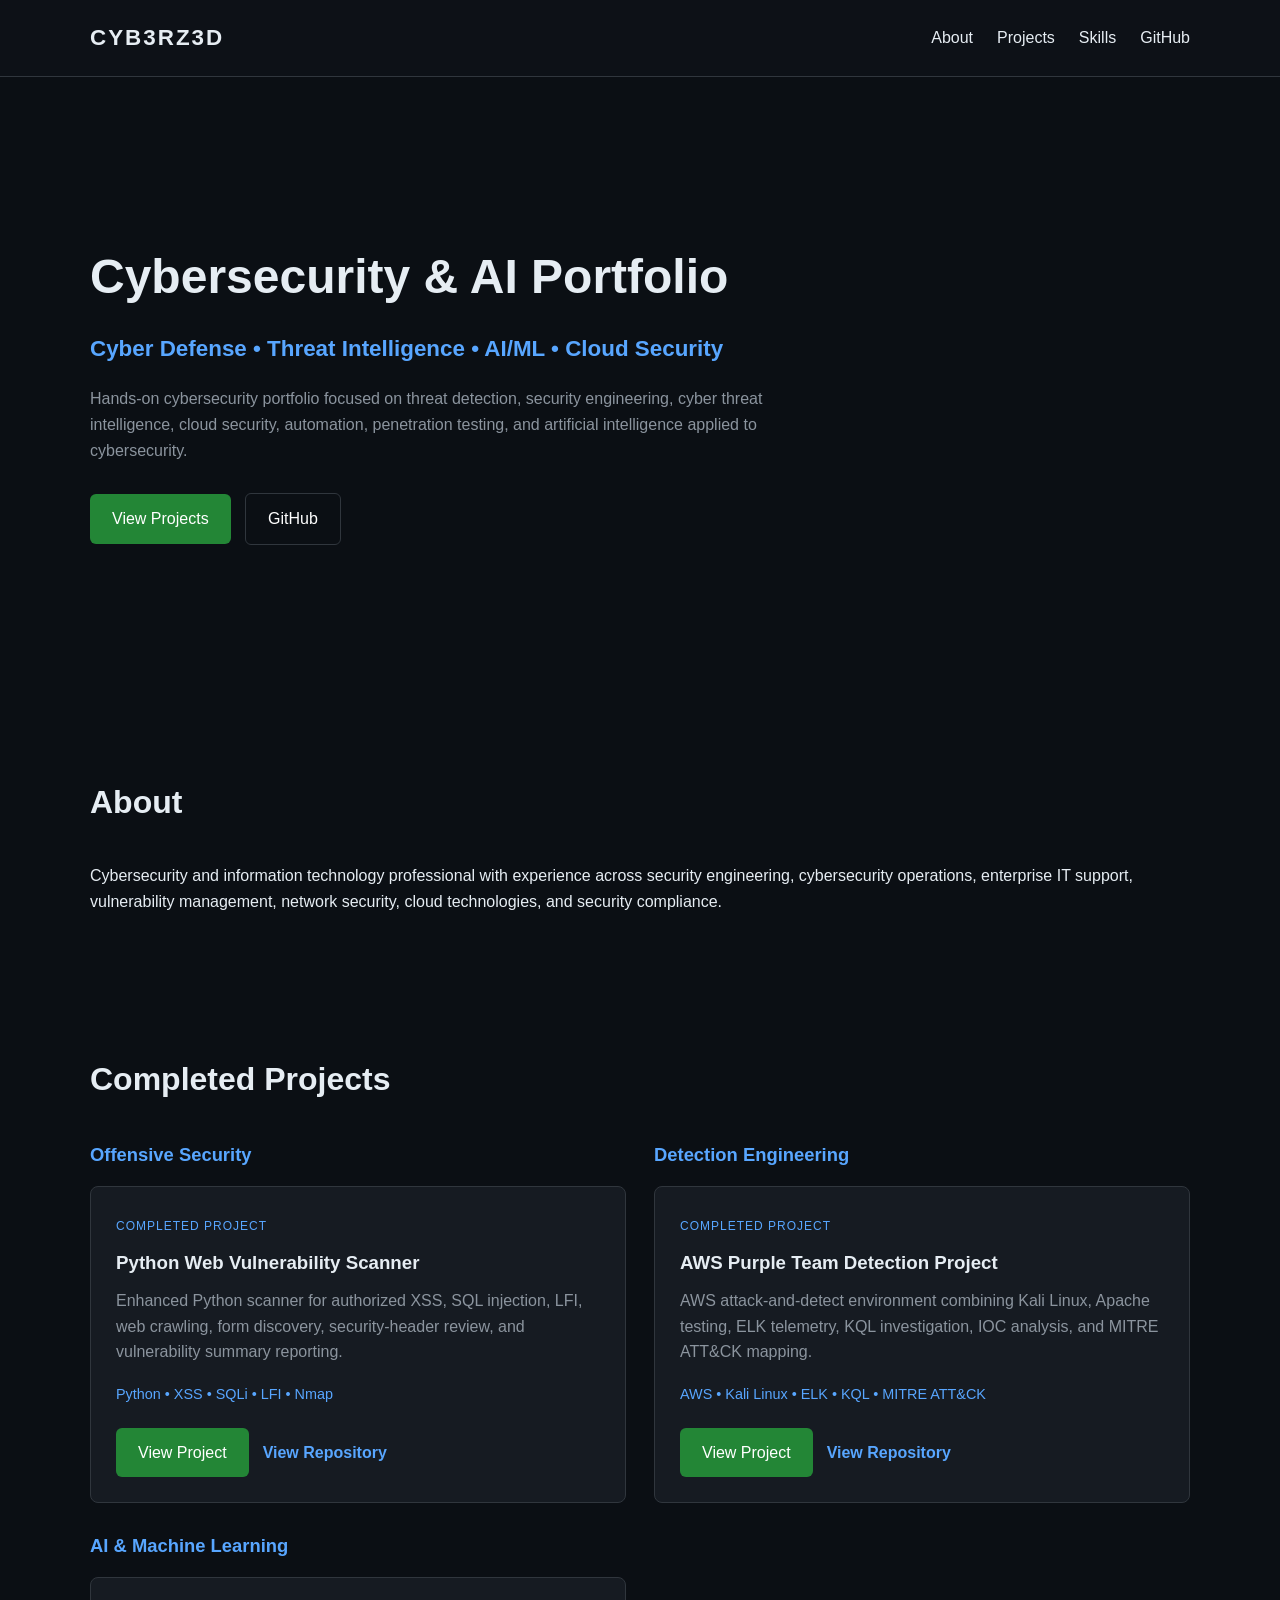
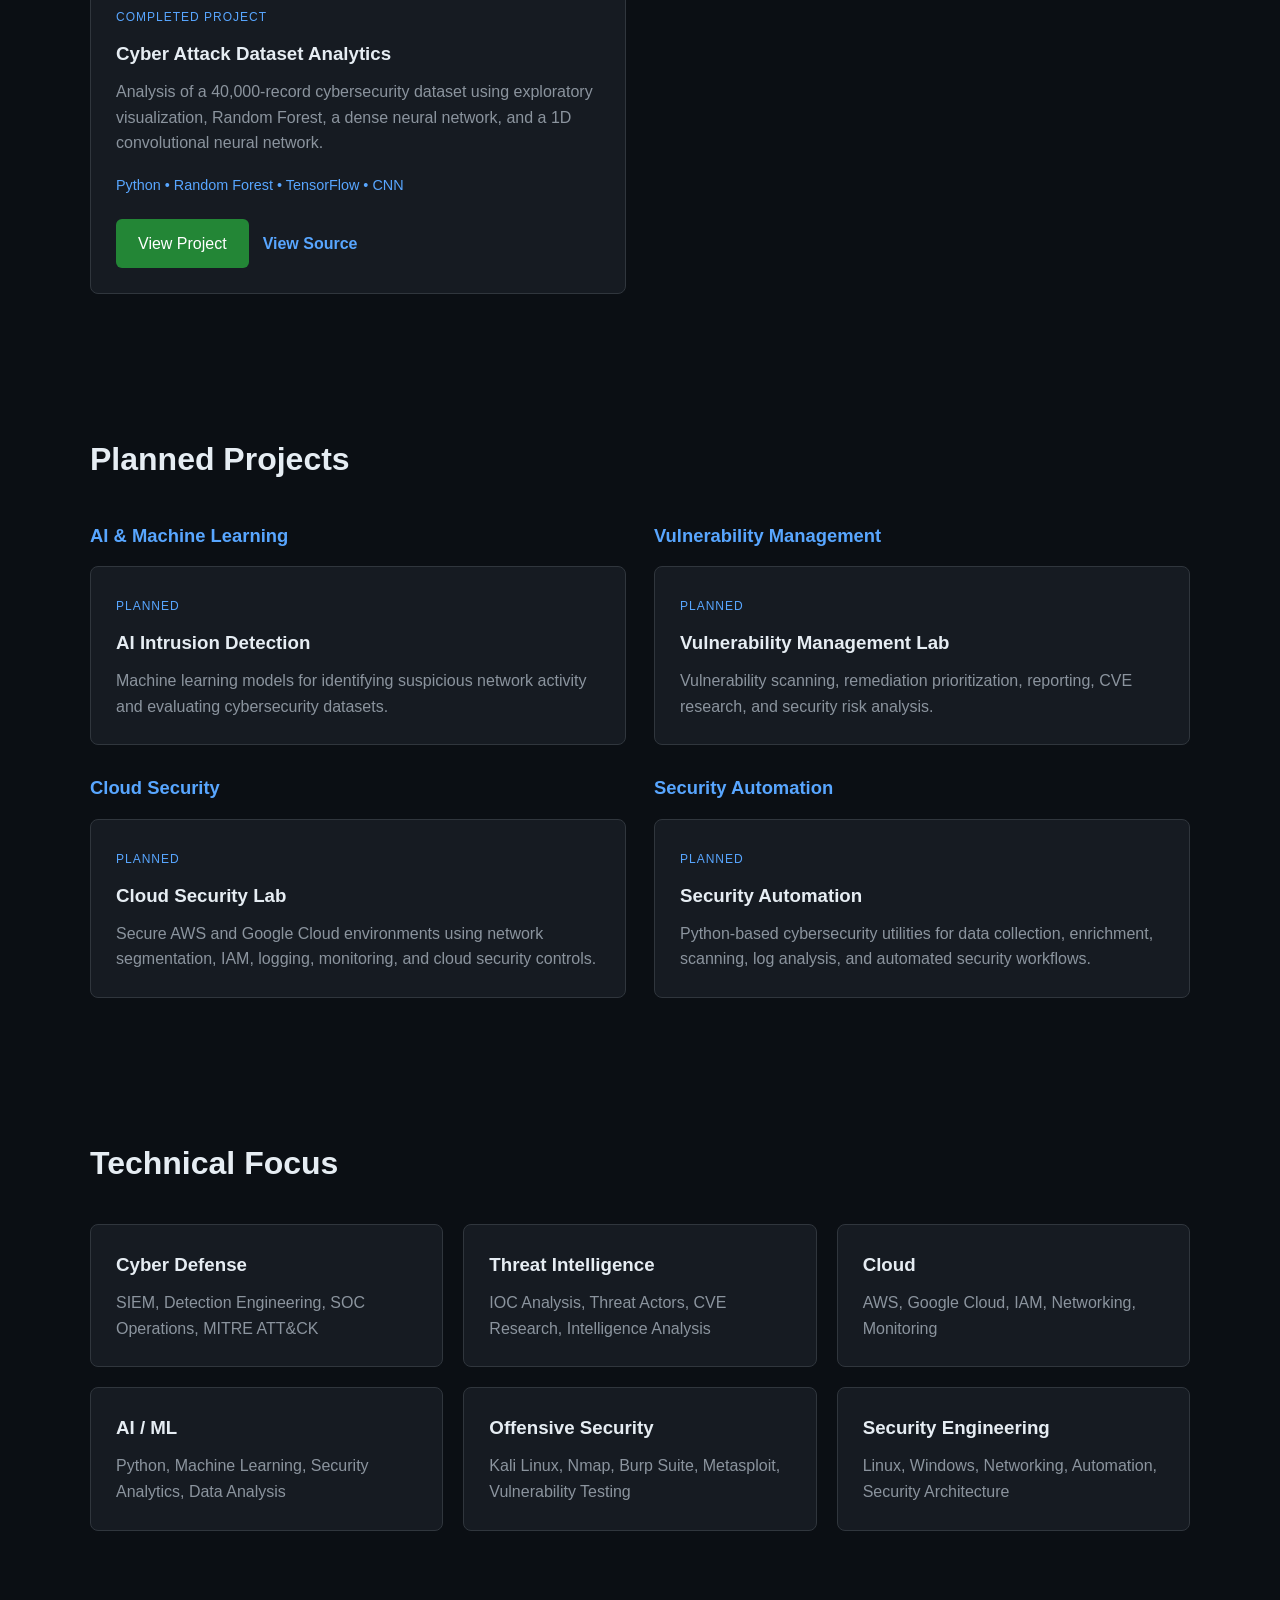
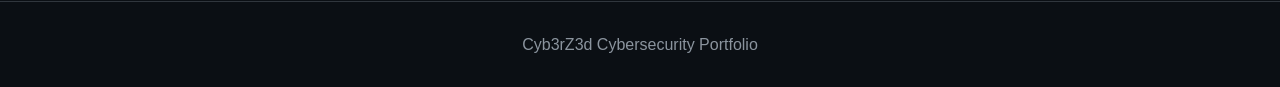
==== index.html @ 7f0aecbc "Feature analytics project on home page" ====
<!DOCTYPE html>
<html lang="en">

<head>
    <meta charset="UTF-8">
    <meta name="viewport" content="width=device-width, initial-scale=1.0">

    <title>Cyb3rZ3d | Cybersecurity & AI Portfolio</title>

    <link rel="stylesheet" href="css/style.css">
</head>

<body>

<header>
    <div class="container">
        <nav>

            <div class="logo">
                <a href="index.html">CYB3RZ3D</a>
            </div>

            <ul>
                <li><a href="#about">About</a></li>
                <li><a href="projects.html">Projects</a></li>
                <li><a href="#skills">Skills</a></li>
                <li><a href="https://github.com/Cyb3rZ3d">GitHub</a></li>
            </ul>

        </nav>
    </div>
</header>


<main>

<section class="hero">

    <div class="container">

        <h1>Cybersecurity & AI Portfolio</h1>

        <h2>
            Cyber Defense • Threat Intelligence • AI/ML • Cloud Security
        </h2>

        <p>
            Hands-on cybersecurity portfolio focused on threat detection,
            security engineering, cyber threat intelligence, cloud security,
            automation, penetration testing, and artificial intelligence
            applied to cybersecurity.
        </p>

        <a class="button" href="projects.html">
            View Projects
        </a>

        <a class="button secondary"
           href="https://github.com/Cyb3rZ3d">
            GitHub
        </a>

    </div>

</section>


<section id="about">

    <div class="container">

        <h2 class="section-title">
            About
        </h2>

        <p>
            Cybersecurity and information technology professional with
            experience across security engineering, cybersecurity operations,
            enterprise IT support, vulnerability management, network security,
            cloud technologies, and security compliance.
        </p>

    </div>

</section>


<section id="projects">

    <div class="container">

        <h2 class="section-title">
            Completed Projects
        </h2>

        <div class="project-grid" aria-label="Completed projects by topic">

            <section class="topic-group">
                <h3 class="topic-title">Offensive Security</h3>

                <div class="grid">

                    <div class="card">

                <span class="project-status">
                    Completed Project
                </span>

                <h3>Python Web Vulnerability Scanner</h3>

                <p>
                    Enhanced Python scanner for authorized XSS, SQL injection,
                    LFI, web crawling, form discovery, security-header review,
                    and vulnerability summary reporting.
                </p>

                <p class="project-tech">
                    Python • XSS • SQLi • LFI • Nmap
                </p>

                <div class="project-actions">
                    <a class="button" href="python-web-vulnerability-scanner.html">
                        View Project
                    </a>

                    <a class="text-link"
                       href="https://github.com/Cyb3rZ3d/web-vulnerability-scanner">
                        View Repository
                    </a>
                </div>

                    </div>

                </div>
            </section>


            <section class="topic-group">
                <h3 class="topic-title">Detection Engineering</h3>

                <div class="grid">

                    <div class="card">

                <span class="project-status">
                    Completed Project
                </span>

                <h3>AWS Purple Team Detection Project</h3>

                <p>
                    AWS attack-and-detect environment combining Kali Linux,
                    Apache testing, ELK telemetry, KQL investigation, IOC
                    analysis, and MITRE ATT&amp;CK mapping.
                </p>

                <p class="project-tech">
                    AWS • Kali Linux • ELK • KQL • MITRE ATT&amp;CK
                </p>

                <div class="project-actions">
                    <a class="button" href="aws-purple-team-detection.html">
                        View Project
                    </a>

                    <a class="text-link"
                       href="https://github.com/Cyb3rZ3d/aws-purple-team-detection-project">
                        View Repository
                    </a>
                </div>

                    </div>

                </div>
            </section>


            <section class="topic-group">
                <h3 class="topic-title">AI &amp; Machine Learning</h3>

                <div class="grid">

                    <div class="card">

                <span class="project-status">
                    Completed Project
                </span>

                <h3>Cyber Attack Dataset Analytics</h3>

                <p>
                    Analysis of a 40,000-record cybersecurity dataset using
                    exploratory visualization, Random Forest, a dense neural
                    network, and a 1D convolutional neural network.
                </p>

                <p class="project-tech">
                    Python • Random Forest • TensorFlow • CNN
                </p>

                <div class="project-actions">
                    <a class="button" href="cyber-attack-dataset-analytics.html">
                        View Project
                    </a>

                    <a class="text-link"
                       href="https://github.com/Cyb3rZ3d/MS-CSEC/tree/main/4_Fall_2024_4th_Semester/Adv%20InfoSec/Class%20Project">
                        View Source
                    </a>
                </div>

                    </div>

                </div>
            </section>


        </div>

    </div>

</section>


<section id="planned-projects">

    <div class="container">

        <h2 class="section-title">
            Planned Projects
        </h2>

        <div class="project-grid" aria-label="Planned projects by topic">

            <section class="topic-group">
                <h3 class="topic-title">AI &amp; Machine Learning</h3>

                <div class="grid">

                    <div class="card">

                <span class="project-status">
                    Planned
                </span>

                <h3>AI Intrusion Detection</h3>

                <p>
                    Machine learning models for identifying suspicious
                    network activity and evaluating cybersecurity datasets.
                </p>

                    </div>

                </div>
            </section>


            <section class="topic-group">
                <h3 class="topic-title">Vulnerability Management</h3>

                <div class="grid">

                    <div class="card">

                <span class="project-status">
                    Planned
                </span>

                <h3>Vulnerability Management Lab</h3>

                <p>
                    Vulnerability scanning, remediation prioritization,
                    reporting, CVE research, and security risk analysis.
                </p>

                    </div>

                </div>
            </section>


            <section class="topic-group">
                <h3 class="topic-title">Cloud Security</h3>

                <div class="grid">

                    <div class="card">

                <span class="project-status">
                    Planned
                </span>

                <h3>Cloud Security Lab</h3>

                <p>
                    Secure AWS and Google Cloud environments using network
                    segmentation, IAM, logging, monitoring, and cloud
                    security controls.
                </p>

                    </div>

                </div>
            </section>


            <section class="topic-group">
                <h3 class="topic-title">Security Automation</h3>

                <div class="grid">

                    <div class="card">

                <span class="project-status">
                    Planned
                </span>

                <h3>Security Automation</h3>

                <p>
                    Python-based cybersecurity utilities for data collection,
                    enrichment, scanning, log analysis, and automated
                    security workflows.
                </p>

                    </div>

                </div>
            </section>

        </div>

    </div>

</section>


<section id="skills">

    <div class="container">

        <h2 class="section-title">
            Technical Focus
        </h2>

        <div class="grid">

            <div class="card">
                <h3>Cyber Defense</h3>
                <p>SIEM, Detection Engineering, SOC Operations, MITRE ATT&CK</p>
            </div>

            <div class="card">
                <h3>Threat Intelligence</h3>
                <p>IOC Analysis, Threat Actors, CVE Research, Intelligence Analysis</p>
            </div>

            <div class="card">
                <h3>Cloud</h3>
                <p>AWS, Google Cloud, IAM, Networking, Monitoring</p>
            </div>

            <div class="card">
                <h3>AI / ML</h3>
                <p>Python, Machine Learning, Security Analytics, Data Analysis</p>
            </div>

            <div class="card">
                <h3>Offensive Security</h3>
                <p>Kali Linux, Nmap, Burp Suite, Metasploit, Vulnerability Testing</p>
            </div>

            <div class="card">
                <h3>Security Engineering</h3>
                <p>Linux, Windows, Networking, Automation, Security Architecture</p>
            </div>

        </div>

    </div>

</section>

</main>


<footer>

    <div class="container">

        <p>
            Cyb3rZ3d Cybersecurity Portfolio
        </p>

    </div>

</footer>

</body>

</html>
---- css/style.css ----
* {
    margin: 0;
    padding: 0;
    box-sizing: border-box;
}

body {
    font-family: Arial, Helvetica, sans-serif;
    background: #0b0f14;
    color: #e6edf3;
    line-height: 1.6;
}

.container {
    width: 90%;
    max-width: 1100px;
    margin: 0 auto;
}

header {
    background: #0d1117;
    border-bottom: 1px solid #30363d;
    padding: 20px 0;
}

nav {
    display: flex;
    justify-content: space-between;
    align-items: center;
}

.logo {
    font-size: 1.4rem;
    font-weight: bold;
    letter-spacing: 2px;
}

nav ul {
    list-style: none;
    display: flex;
    gap: 24px;
}

nav a {
    color: #e6edf3;
    text-decoration: none;
}

nav a:hover {
    color: #58a6ff;
}

.hero {
    min-height: 70vh;
    display: flex;
    align-items: center;
}

.hero h1 {
    font-size: 3rem;
    margin-bottom: 15px;
}

.hero h2 {
    font-size: 1.4rem;
    color: #58a6ff;
    margin-bottom: 20px;
}

.hero p {
    max-width: 700px;
    color: #8b949e;
    margin-bottom: 30px;
}

.button {
    display: inline-block;
    background: #238636;
    color: white;
    padding: 12px 22px;
    margin-right: 10px;
    border-radius: 6px;
    text-decoration: none;
}

.button.secondary {
    background: transparent;
    border: 1px solid #30363d;
}

section {
    padding: 70px 0;
}

.section-title {
    margin-bottom: 35px;
    font-size: 2rem;
}

.grid {
    display: grid;
    grid-template-columns: repeat(3, 1fr);
    gap: 20px;
}

.card {
    background: #161b22;
    border: 1px solid #30363d;
    border-radius: 8px;
    padding: 25px;
}

.card h3 {
    margin-bottom: 10px;
}

.card p {
    color: #8b949e;
}

footer {
    border-top: 1px solid #30363d;
    padding: 30px 0;
    text-align: center;
    color: #8b949e;
}

.project-grid {
    display: grid;
    grid-template-columns: repeat(2, minmax(0, 1fr));
    gap: 28px;
    align-items: stretch;
}

.topic-group {
    display: flex;
    padding: 0;
    flex-direction: column;
}

.topic-group .grid {
    flex: 1;
    grid-template-columns: 1fr;
}

.topic-group .card {
    height: 100%;
}

.topic-title {
    margin-bottom: 16px;
    color: #58a6ff;
    font-size: 1.15rem;
}

@media (max-width: 768px) {
    nav {
        flex-direction: column;
        gap: 15px;
    }

    nav ul {
        flex-wrap: wrap;
        justify-content: center;
    }

    .grid,
    .project-grid {
        grid-template-columns: 1fr;
    }

    .hero h1 {
        font-size: 2.2rem;
    }
}

.logo a {
    color: #e6edf3;
    text-decoration: none;
}

.page-intro {
    max-width: 800px;
    color: #8b949e;
    font-size: 1.1rem;
}

.project-status {
    display: inline-block;
    font-size: 0.75rem;
    text-transform: uppercase;
    letter-spacing: 1px;
    margin-bottom: 12px;
    color: #58a6ff;
}

.project-tech {
    margin-top: 18px;
    font-size: 0.9rem;
    color: #58a6ff !important;
}

.project-topic {
    margin-bottom: 8px;
    color: #58a6ff !important;
    font-size: 0.82rem;
    font-weight: bold;
    letter-spacing: 0.8px;
    text-transform: uppercase;
}


/* Project detail pages */

.card .project-actions {
    margin-top: 22px;
}

.project-actions {
    display: flex;
    align-items: center;
    flex-wrap: wrap;
    gap: 14px;
}

.project-actions .button {
    margin-right: 0;
}

.project-actions-center {
    justify-content: center;
}

.text-link {
    color: #58a6ff;
    text-decoration: none;
    font-weight: bold;
}

.text-link:hover {
    text-decoration: underline;
}

.project-hero {
    padding: 90px 0 60px;
    background: linear-gradient(180deg, #0d1117 0%, #0b0f14 100%);
}

.project-hero h1 {
    max-width: 850px;
    margin: 10px 0 20px;
    font-size: clamp(2.4rem, 6vw, 4.2rem);
    line-height: 1.08;
}

.eyebrow {
    color: #58a6ff;
    font-size: 0.82rem;
    font-weight: bold;
    letter-spacing: 1.5px;
    text-transform: uppercase;
}

.project-lead {
    max-width: 820px;
    margin-bottom: 30px;
    color: #8b949e;
    font-size: 1.15rem;
}

.project-section {
    padding: 45px 0;
}

.project-summary-grid {
    display: grid;
    grid-template-columns: repeat(3, 1fr);
    gap: 20px;
}

.project-summary-grid h2 {
    margin-bottom: 12px;
    font-size: 1.25rem;
}

.section-intro,
.evidence-note {
    max-width: 850px;
    margin-bottom: 20px;
    color: #8b949e;
}

.results-table-wrap {
    overflow-x: auto;
    border: 1px solid #30363d;
    border-radius: 8px;
}

.results-table {
    width: 100%;
    border-collapse: collapse;
    background: #161b22;
}

.results-table th,
.results-table td {
    padding: 16px 18px;
    border-bottom: 1px solid #30363d;
    text-align: left;
}

.results-table th {
    color: #58a6ff;
}

.results-table tbody tr:last-child td {
    border-bottom: 0;
}

.evidence-note {
    margin-top: 18px;
}

.evidence-grid {
    display: grid;
    grid-template-columns: repeat(2, minmax(0, 1fr));
    gap: 20px;
}

.evidence-grid figure {
    overflow: hidden;
    margin: 0;
    border: 1px solid #30363d;
    border-radius: 8px;
    background: #161b22;
}

.evidence-grid img {
    display: block;
    width: 100%;
    height: 340px;
    object-fit: contain;
    background: #ffffff;
}

.evidence-grid figcaption {
    padding: 14px 16px;
    color: #8b949e;
}

.architecture-flow {
    display: grid;
    grid-template-columns: 1fr auto 1fr auto 1fr auto 1fr;
    align-items: stretch;
    gap: 12px;
}

.flow-node {
    display: flex;
    min-height: 145px;
    padding: 22px;
    border: 1px solid #30363d;
    border-radius: 8px;
    background: #161b22;
    flex-direction: column;
    justify-content: center;
}

.flow-node span {
    color: #58a6ff;
    font-size: 0.75rem;
    font-weight: bold;
    letter-spacing: 1px;
    text-transform: uppercase;
}

.flow-node strong {
    margin: 7px 0;
}

.flow-node small {
    color: #8b949e;
}

.flow-arrow {
    display: flex;
    align-items: center;
    color: #58a6ff;
    font-size: 1.5rem;
}

.workflow-list {
    display: grid;
    list-style: none;
    counter-reset: workflow;
    gap: 16px;
}

.workflow-list li {
    display: grid;
    grid-template-columns: minmax(170px, 0.35fr) 1fr;
    gap: 20px;
    padding: 20px;
    border-left: 3px solid #238636;
    background: #161b22;
    counter-increment: workflow;
}

.workflow-list strong::before {
    content: "0" counter(workflow) " ";
    margin-right: 8px;
    color: #58a6ff;
}

.workflow-list span {
    color: #8b949e;
}

.two-column {
    display: grid;
    grid-template-columns: 1fr 1fr;
    gap: 50px;
}

.detail-list {
    display: grid;
    padding-left: 22px;
    color: #8b949e;
    gap: 12px;
}

.technique-list {
    display: grid;
    gap: 12px;
}

.technique-list div {
    display: grid;
    grid-template-columns: 80px 1fr;
    gap: 15px;
    padding: 17px;
    border: 1px solid #30363d;
    border-radius: 6px;
    background: #161b22;
}

.technique-list strong {
    color: #58a6ff;
}

.technique-list span {
    color: #8b949e;
}

.tag-list {
    display: flex;
    flex-wrap: wrap;
    gap: 10px;
}

.tag-list span {
    padding: 8px 13px;
    border: 1px solid #30363d;
    border-radius: 999px;
    background: #161b22;
    color: #c9d1d9;
    font-size: 0.9rem;
}

.project-cta {
    text-align: center;
}

.project-cta p {
    max-width: 700px;
    margin: 12px auto 25px;
    color: #8b949e;
}

@media (max-width: 900px) {
    .project-summary-grid,
    .two-column,
    .evidence-grid {
        grid-template-columns: 1fr;
    }

    .architecture-flow {
        grid-template-columns: 1fr;
    }

    .flow-arrow {
        justify-content: center;
        transform: rotate(90deg);
    }
}

@media (max-width: 600px) {
    .workflow-list li {
        grid-template-columns: 1fr;
        gap: 8px;
    }

    .project-actions {
        align-items: flex-start;
        flex-direction: column;
    }
}
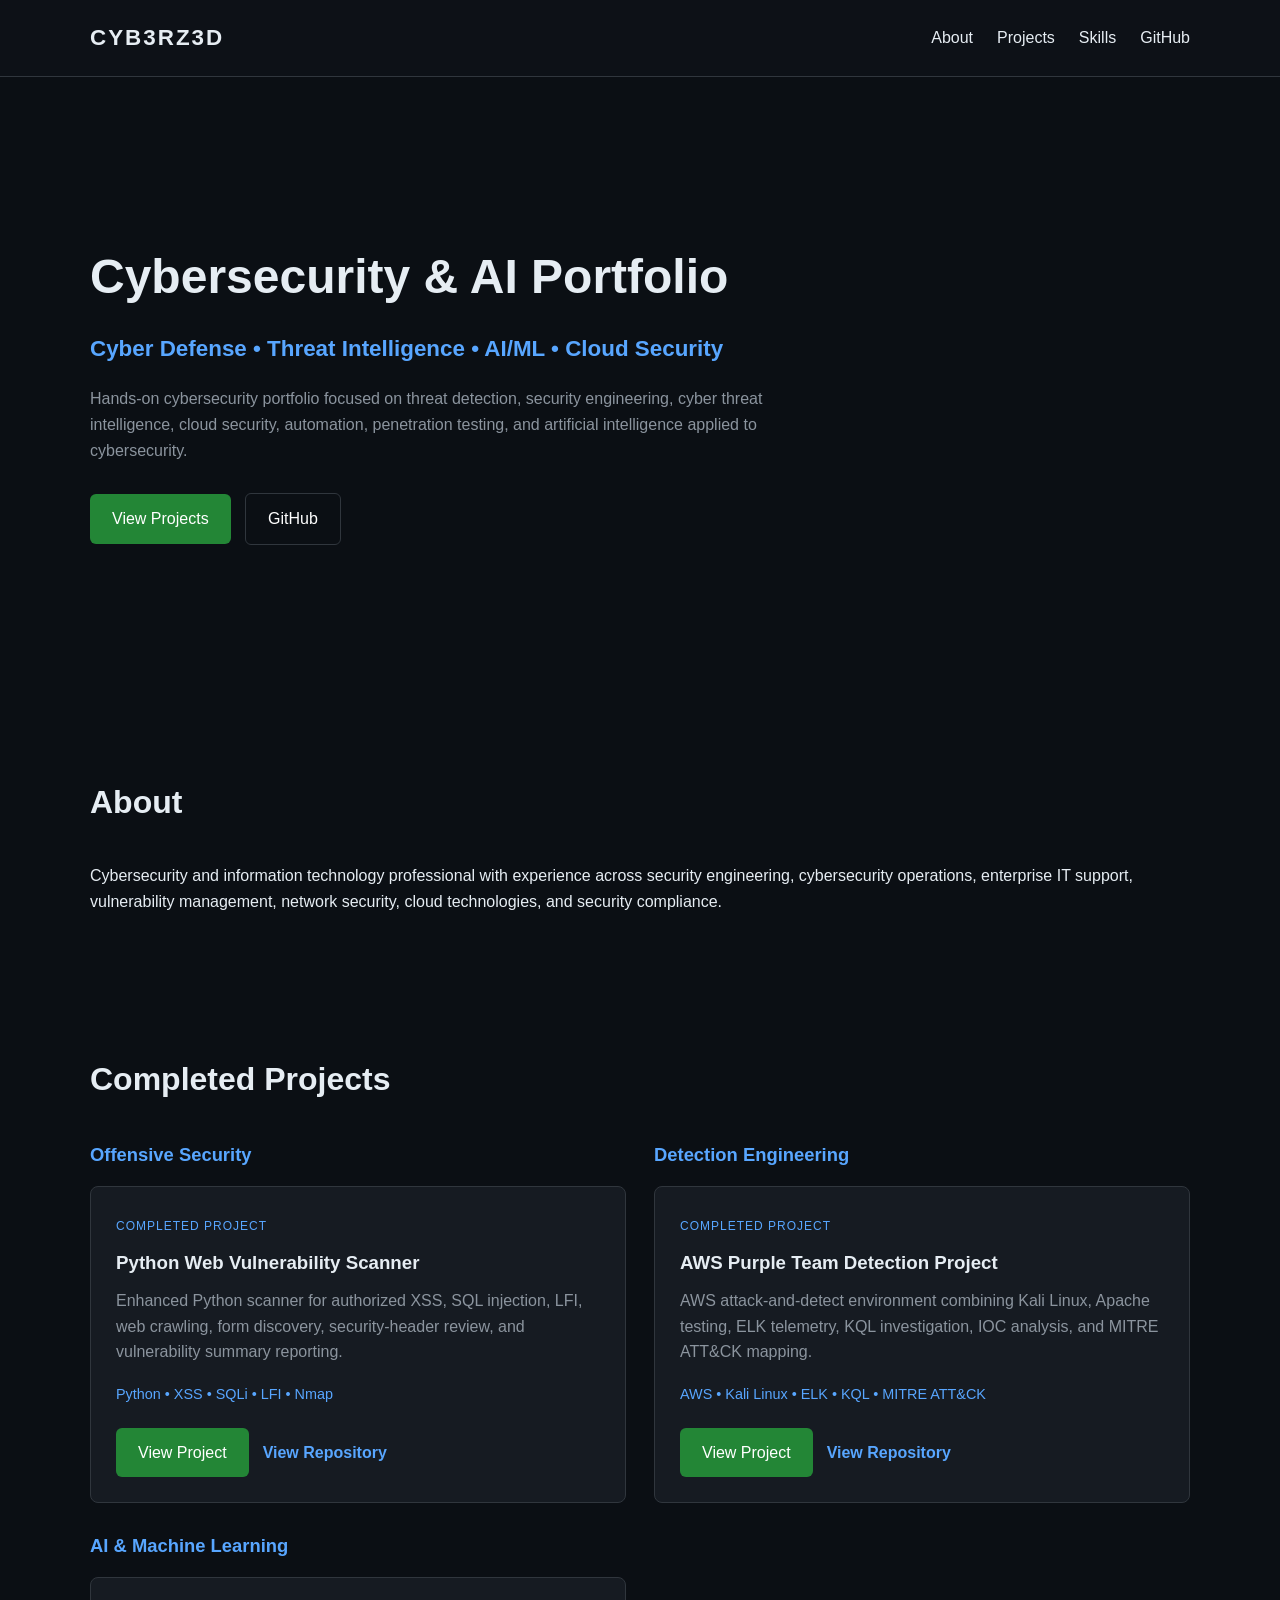
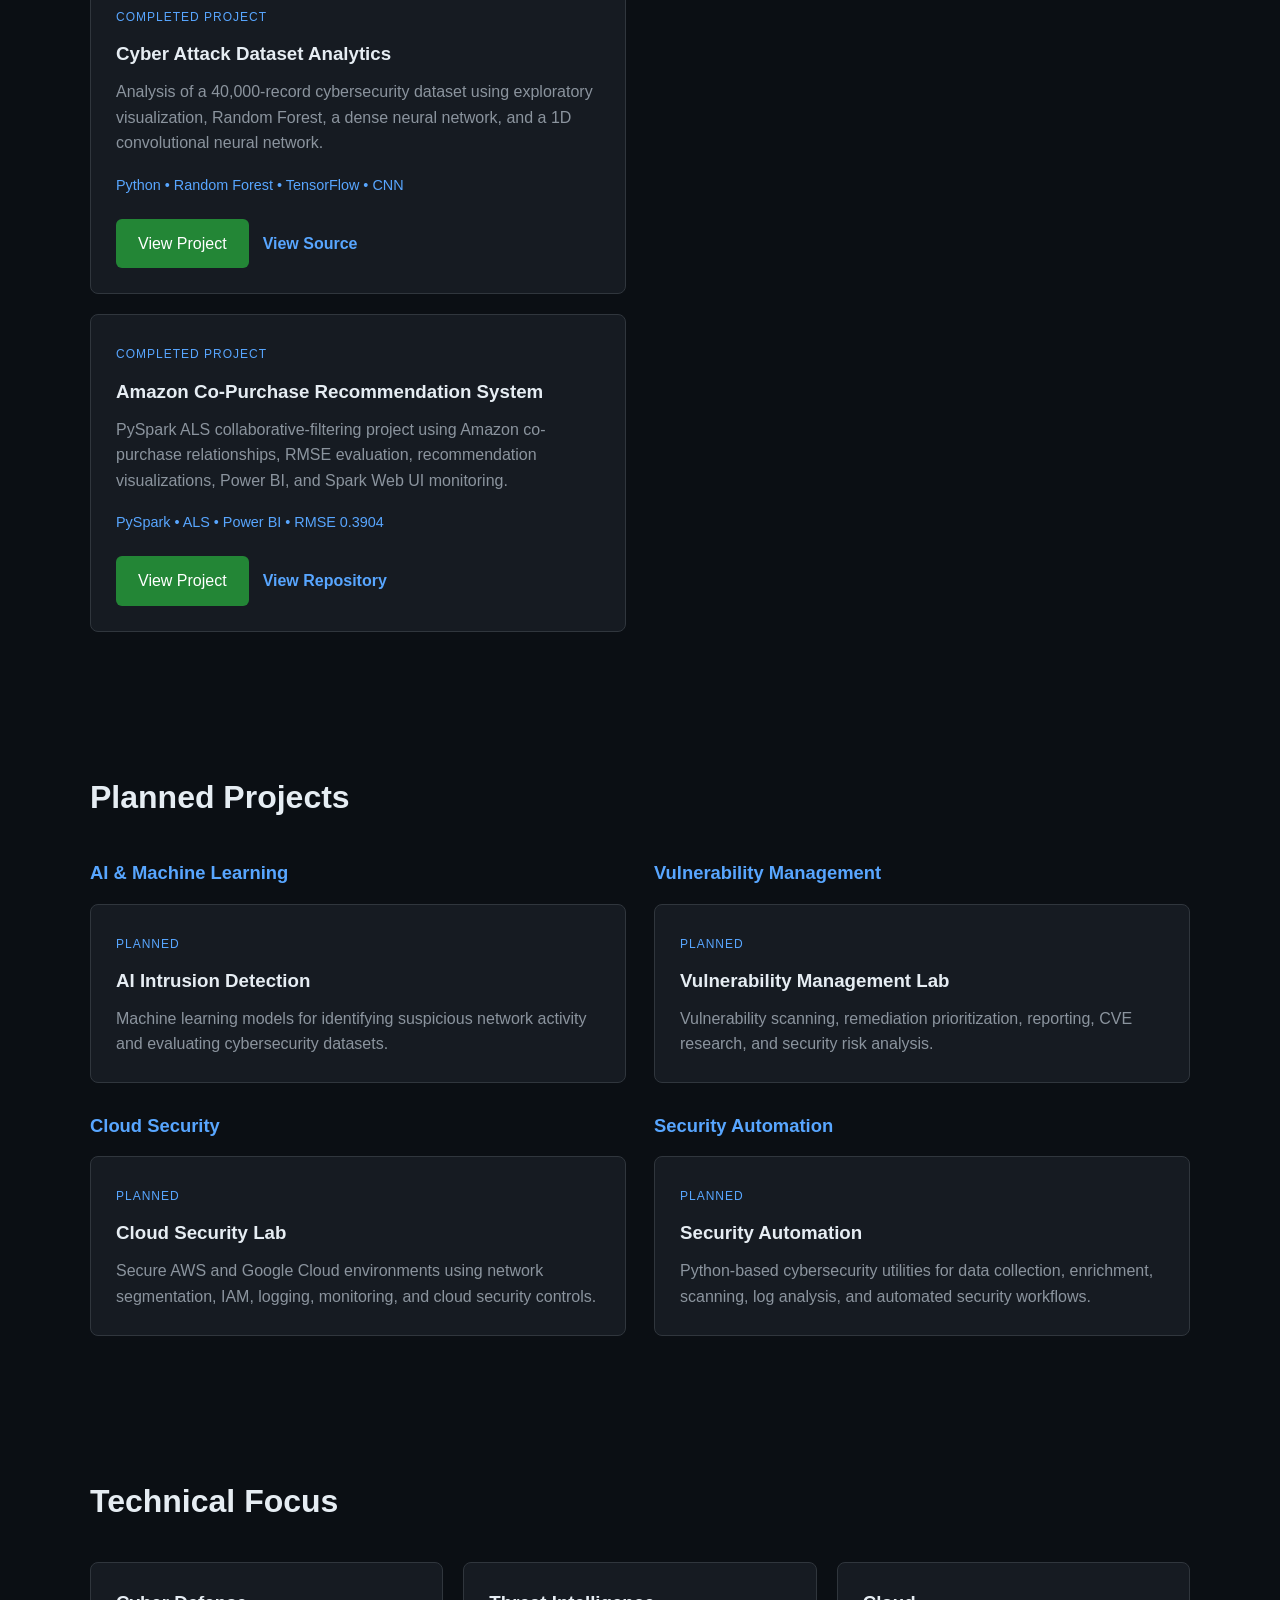
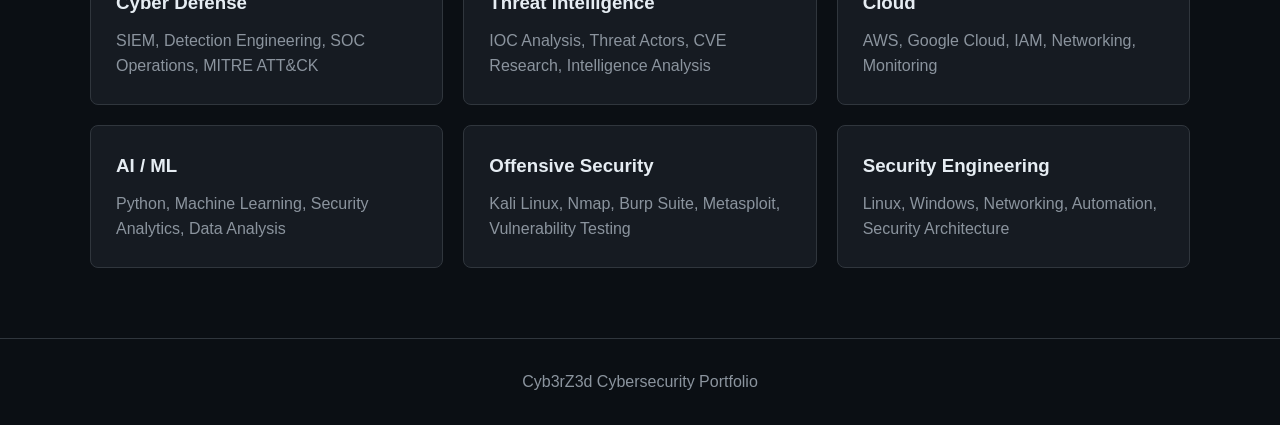
==== commit 1bf734d9: "Feature Amazon recommendation project" ====
--- a/index.html
+++ b/index.html
@@ -211,6 +211,37 @@
 
                     </div>
 
+                    <div class="card">
+
+                <span class="project-status">
+                    Completed Project
+                </span>
+
+                <h3>Amazon Co-Purchase Recommendation System</h3>
+
+                <p>
+                    PySpark ALS collaborative-filtering project using Amazon
+                    co-purchase relationships, RMSE evaluation, recommendation
+                    visualizations, Power BI, and Spark Web UI monitoring.
+                </p>
+
+                <p class="project-tech">
+                    PySpark • ALS • Power BI • RMSE 0.3904
+                </p>
+
+                <div class="project-actions">
+                    <a class="button" href="amazon-co-purchase-recommendation.html">
+                        View Project
+                    </a>
+
+                    <a class="text-link"
+                       href="https://github.com/Cyb3rZ3d/WSL_Ubuntu_20.04">
+                        View Repository
+                    </a>
+                </div>
+
+                    </div>
+
                 </div>
             </section>
 
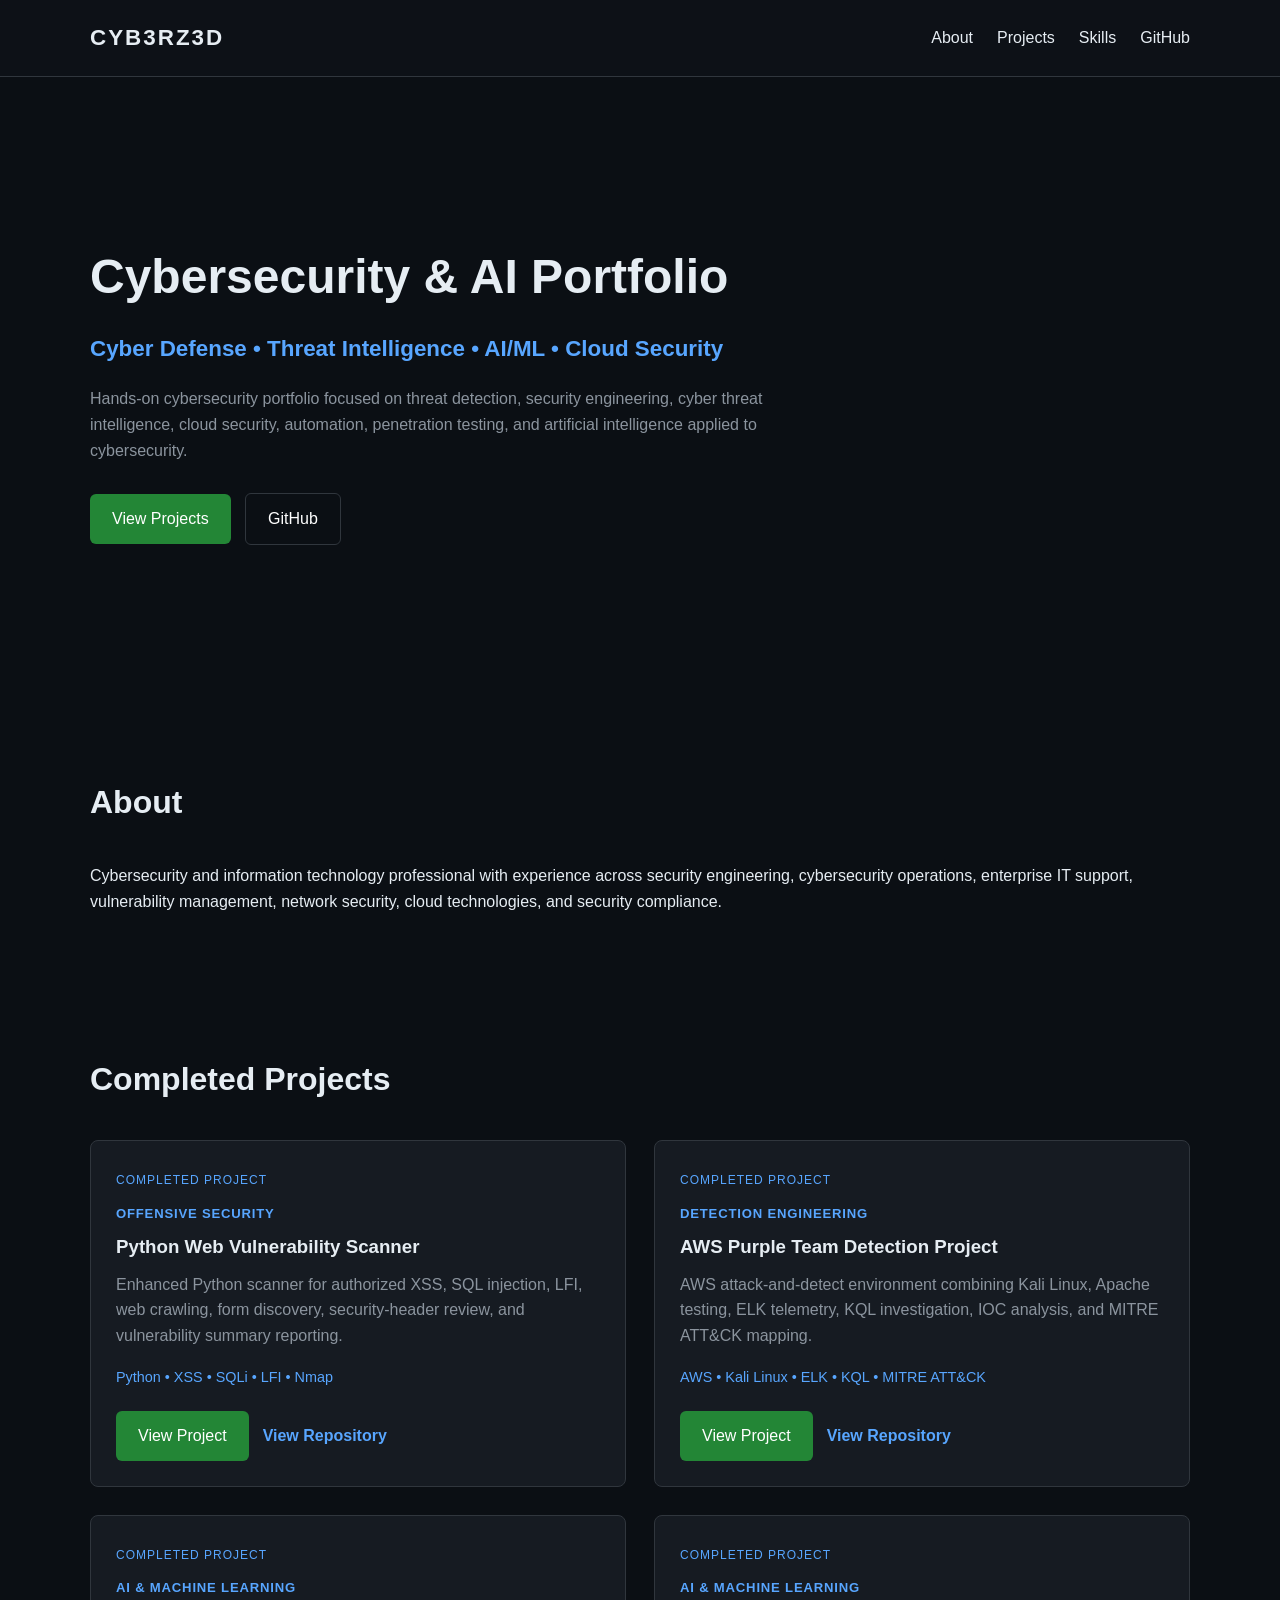
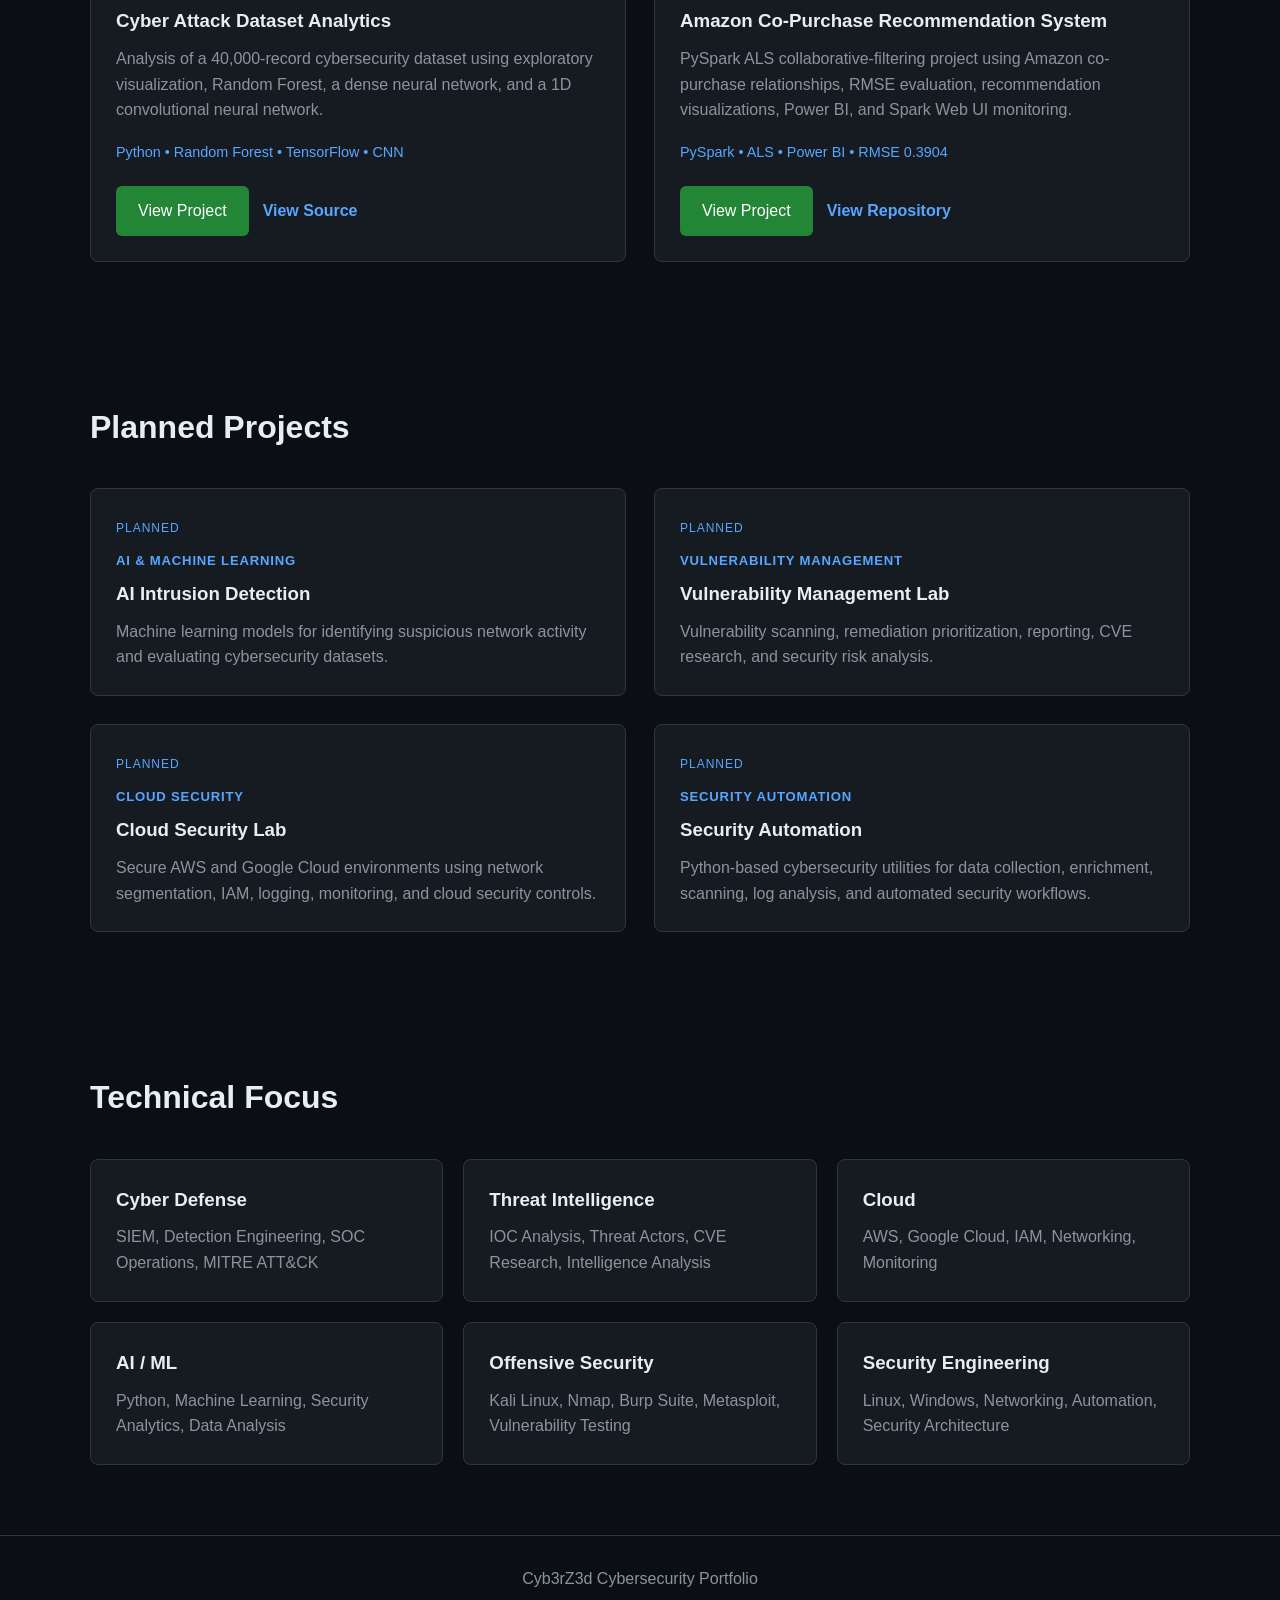
==== commit 753081c2: "Reorganize home projects into 2x2 grids" ====
--- a/index.html
+++ b/index.html
@@ -86,284 +86,94 @@
 
 
 <section id="projects">
-
-    <div class="container">
-
-        <h2 class="section-title">
-            Completed Projects
-        </h2>
-
-        <div class="project-grid" aria-label="Completed projects by topic">
-
-            <section class="topic-group">
-                <h3 class="topic-title">Offensive Security</h3>
-
-                <div class="grid">
-
-                    <div class="card">
-
-                <span class="project-status">
-                    Completed Project
-                </span>
-
+    <div class="container">
+        <h2 class="section-title">Completed Projects</h2>
+        <div class="project-grid home-project-grid" aria-label="Completed projects">
+            <article class="card">
+                <span class="project-status">Completed Project</span>
+                <p class="project-topic">Offensive Security</p>
                 <h3>Python Web Vulnerability Scanner</h3>
-
-                <p>
-                    Enhanced Python scanner for authorized XSS, SQL injection,
-                    LFI, web crawling, form discovery, security-header review,
-                    and vulnerability summary reporting.
-                </p>
-
-                <p class="project-tech">
-                    Python • XSS • SQLi • LFI • Nmap
-                </p>
-
-                <div class="project-actions">
-                    <a class="button" href="python-web-vulnerability-scanner.html">
-                        View Project
-                    </a>
-
-                    <a class="text-link"
-                       href="https://github.com/Cyb3rZ3d/web-vulnerability-scanner">
-                        View Repository
-                    </a>
-                </div>
-
-                    </div>
-
-                </div>
-            </section>
-
-
-            <section class="topic-group">
-                <h3 class="topic-title">Detection Engineering</h3>
-
-                <div class="grid">
-
-                    <div class="card">
-
-                <span class="project-status">
-                    Completed Project
-                </span>
-
+                <p>Enhanced Python scanner for authorized XSS, SQL injection, LFI, web crawling, form discovery, security-header review, and vulnerability summary reporting.</p>
+                <p class="project-tech">Python • XSS • SQLi • LFI • Nmap</p>
+                <div class="project-actions">
+                    <a class="button" href="python-web-vulnerability-scanner.html">View Project</a>
+                    <a class="text-link" href="https://github.com/Cyb3rZ3d/web-vulnerability-scanner">View Repository</a>
+                </div>
+            </article>
+
+            <article class="card">
+                <span class="project-status">Completed Project</span>
+                <p class="project-topic">Detection Engineering</p>
                 <h3>AWS Purple Team Detection Project</h3>
-
-                <p>
-                    AWS attack-and-detect environment combining Kali Linux,
-                    Apache testing, ELK telemetry, KQL investigation, IOC
-                    analysis, and MITRE ATT&amp;CK mapping.
-                </p>
-
-                <p class="project-tech">
-                    AWS • Kali Linux • ELK • KQL • MITRE ATT&amp;CK
-                </p>
-
-                <div class="project-actions">
-                    <a class="button" href="aws-purple-team-detection.html">
-                        View Project
-                    </a>
-
-                    <a class="text-link"
-                       href="https://github.com/Cyb3rZ3d/aws-purple-team-detection-project">
-                        View Repository
-                    </a>
-                </div>
-
-                    </div>
-
-                </div>
-            </section>
-
-
-            <section class="topic-group">
-                <h3 class="topic-title">AI &amp; Machine Learning</h3>
-
-                <div class="grid">
-
-                    <div class="card">
-
-                <span class="project-status">
-                    Completed Project
-                </span>
-
+                <p>AWS attack-and-detect environment combining Kali Linux, Apache testing, ELK telemetry, KQL investigation, IOC analysis, and MITRE ATT&amp;CK mapping.</p>
+                <p class="project-tech">AWS • Kali Linux • ELK • KQL • MITRE ATT&amp;CK</p>
+                <div class="project-actions">
+                    <a class="button" href="aws-purple-team-detection.html">View Project</a>
+                    <a class="text-link" href="https://github.com/Cyb3rZ3d/aws-purple-team-detection-project">View Repository</a>
+                </div>
+            </article>
+
+            <article class="card">
+                <span class="project-status">Completed Project</span>
+                <p class="project-topic">AI &amp; Machine Learning</p>
                 <h3>Cyber Attack Dataset Analytics</h3>
-
-                <p>
-                    Analysis of a 40,000-record cybersecurity dataset using
-                    exploratory visualization, Random Forest, a dense neural
-                    network, and a 1D convolutional neural network.
-                </p>
-
-                <p class="project-tech">
-                    Python • Random Forest • TensorFlow • CNN
-                </p>
-
-                <div class="project-actions">
-                    <a class="button" href="cyber-attack-dataset-analytics.html">
-                        View Project
-                    </a>
-
-                    <a class="text-link"
-                       href="https://github.com/Cyb3rZ3d/MS-CSEC/tree/main/4_Fall_2024_4th_Semester/Adv%20InfoSec/Class%20Project">
-                        View Source
-                    </a>
-                </div>
-
-                    </div>
-
-                    <div class="card">
-
-                <span class="project-status">
-                    Completed Project
-                </span>
-
+                <p>Analysis of a 40,000-record cybersecurity dataset using exploratory visualization, Random Forest, a dense neural network, and a 1D convolutional neural network.</p>
+                <p class="project-tech">Python • Random Forest • TensorFlow • CNN</p>
+                <div class="project-actions">
+                    <a class="button" href="cyber-attack-dataset-analytics.html">View Project</a>
+                    <a class="text-link" href="https://github.com/Cyb3rZ3d/MS-CSEC/tree/main/4_Fall_2024_4th_Semester/Adv%20InfoSec/Class%20Project">View Source</a>
+                </div>
+            </article>
+
+            <article class="card">
+                <span class="project-status">Completed Project</span>
+                <p class="project-topic">AI &amp; Machine Learning</p>
                 <h3>Amazon Co-Purchase Recommendation System</h3>
-
-                <p>
-                    PySpark ALS collaborative-filtering project using Amazon
-                    co-purchase relationships, RMSE evaluation, recommendation
-                    visualizations, Power BI, and Spark Web UI monitoring.
-                </p>
-
-                <p class="project-tech">
-                    PySpark • ALS • Power BI • RMSE 0.3904
-                </p>
-
-                <div class="project-actions">
-                    <a class="button" href="amazon-co-purchase-recommendation.html">
-                        View Project
-                    </a>
-
-                    <a class="text-link"
-                       href="https://github.com/Cyb3rZ3d/WSL_Ubuntu_20.04">
-                        View Repository
-                    </a>
-                </div>
-
-                    </div>
-
-                </div>
-            </section>
-
-
+                <p>PySpark ALS collaborative-filtering project using Amazon co-purchase relationships, RMSE evaluation, recommendation visualizations, Power BI, and Spark Web UI monitoring.</p>
+                <p class="project-tech">PySpark • ALS • Power BI • RMSE 0.3904</p>
+                <div class="project-actions">
+                    <a class="button" href="amazon-co-purchase-recommendation.html">View Project</a>
+                    <a class="text-link" href="https://github.com/Cyb3rZ3d/WSL_Ubuntu_20.04">View Repository</a>
+                </div>
+            </article>
         </div>
-
-    </div>
-
+    </div>
 </section>
 
 
 <section id="planned-projects">
-
-    <div class="container">
-
-        <h2 class="section-title">
-            Planned Projects
-        </h2>
-
-        <div class="project-grid" aria-label="Planned projects by topic">
-
-            <section class="topic-group">
-                <h3 class="topic-title">AI &amp; Machine Learning</h3>
-
-                <div class="grid">
-
-                    <div class="card">
-
-                <span class="project-status">
-                    Planned
-                </span>
-
+    <div class="container">
+        <h2 class="section-title">Planned Projects</h2>
+        <div class="project-grid home-project-grid" aria-label="Planned projects">
+            <article class="card">
+                <span class="project-status">Planned</span>
+                <p class="project-topic">AI &amp; Machine Learning</p>
                 <h3>AI Intrusion Detection</h3>
-
-                <p>
-                    Machine learning models for identifying suspicious
-                    network activity and evaluating cybersecurity datasets.
-                </p>
-
-                    </div>
-
-                </div>
-            </section>
-
-
-            <section class="topic-group">
-                <h3 class="topic-title">Vulnerability Management</h3>
-
-                <div class="grid">
-
-                    <div class="card">
-
-                <span class="project-status">
-                    Planned
-                </span>
-
+                <p>Machine learning models for identifying suspicious network activity and evaluating cybersecurity datasets.</p>
+            </article>
+
+            <article class="card">
+                <span class="project-status">Planned</span>
+                <p class="project-topic">Vulnerability Management</p>
                 <h3>Vulnerability Management Lab</h3>
-
-                <p>
-                    Vulnerability scanning, remediation prioritization,
-                    reporting, CVE research, and security risk analysis.
-                </p>
-
-                    </div>
-
-                </div>
-            </section>
-
-
-            <section class="topic-group">
-                <h3 class="topic-title">Cloud Security</h3>
-
-                <div class="grid">
-
-                    <div class="card">
-
-                <span class="project-status">
-                    Planned
-                </span>
-
+                <p>Vulnerability scanning, remediation prioritization, reporting, CVE research, and security risk analysis.</p>
+            </article>
+
+            <article class="card">
+                <span class="project-status">Planned</span>
+                <p class="project-topic">Cloud Security</p>
                 <h3>Cloud Security Lab</h3>
-
-                <p>
-                    Secure AWS and Google Cloud environments using network
-                    segmentation, IAM, logging, monitoring, and cloud
-                    security controls.
-                </p>
-
-                    </div>
-
-                </div>
-            </section>
-
-
-            <section class="topic-group">
-                <h3 class="topic-title">Security Automation</h3>
-
-                <div class="grid">
-
-                    <div class="card">
-
-                <span class="project-status">
-                    Planned
-                </span>
-
+                <p>Secure AWS and Google Cloud environments using network segmentation, IAM, logging, monitoring, and cloud security controls.</p>
+            </article>
+
+            <article class="card">
+                <span class="project-status">Planned</span>
+                <p class="project-topic">Security Automation</p>
                 <h3>Security Automation</h3>
-
-                <p>
-                    Python-based cybersecurity utilities for data collection,
-                    enrichment, scanning, log analysis, and automated
-                    security workflows.
-                </p>
-
-                    </div>
-
-                </div>
-            </section>
-
+                <p>Python-based cybersecurity utilities for data collection, enrichment, scanning, log analysis, and automated security workflows.</p>
+            </article>
         </div>
-
-    </div>
-
+    </div>
 </section>
 
 
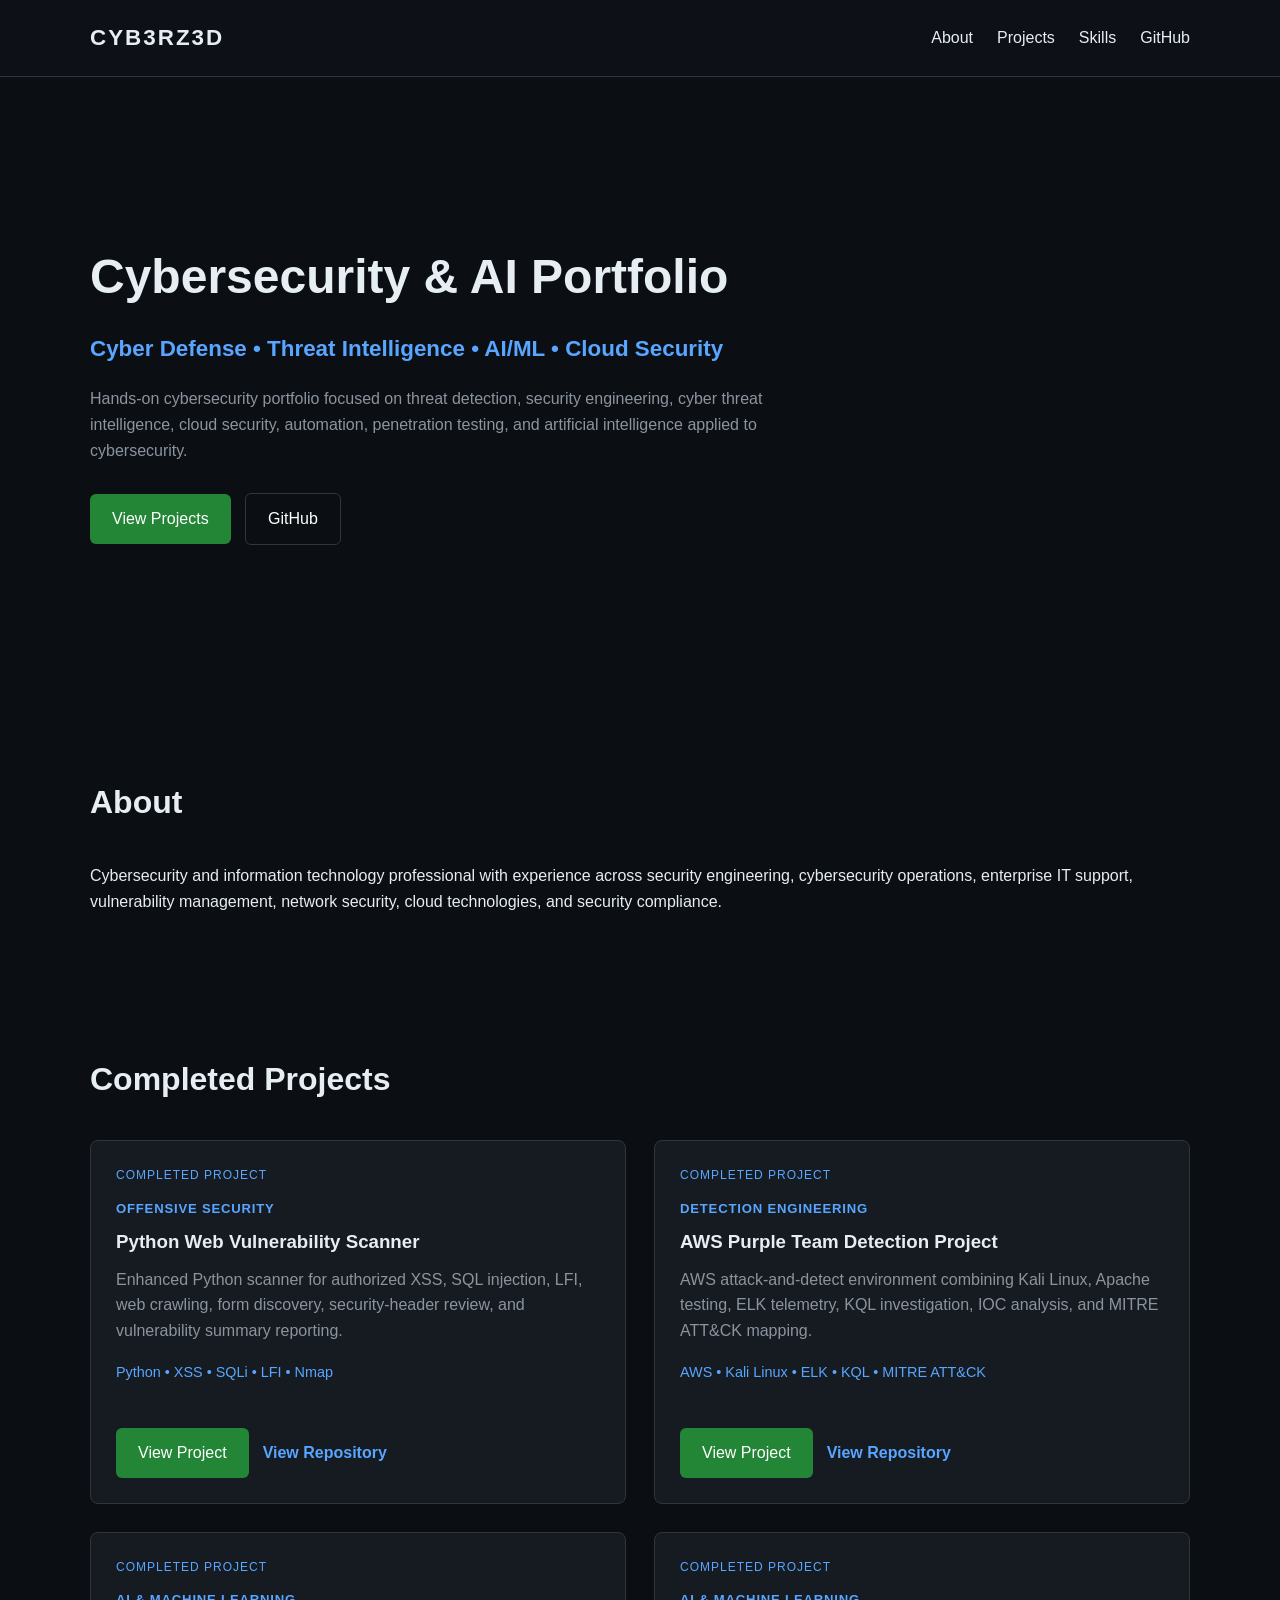
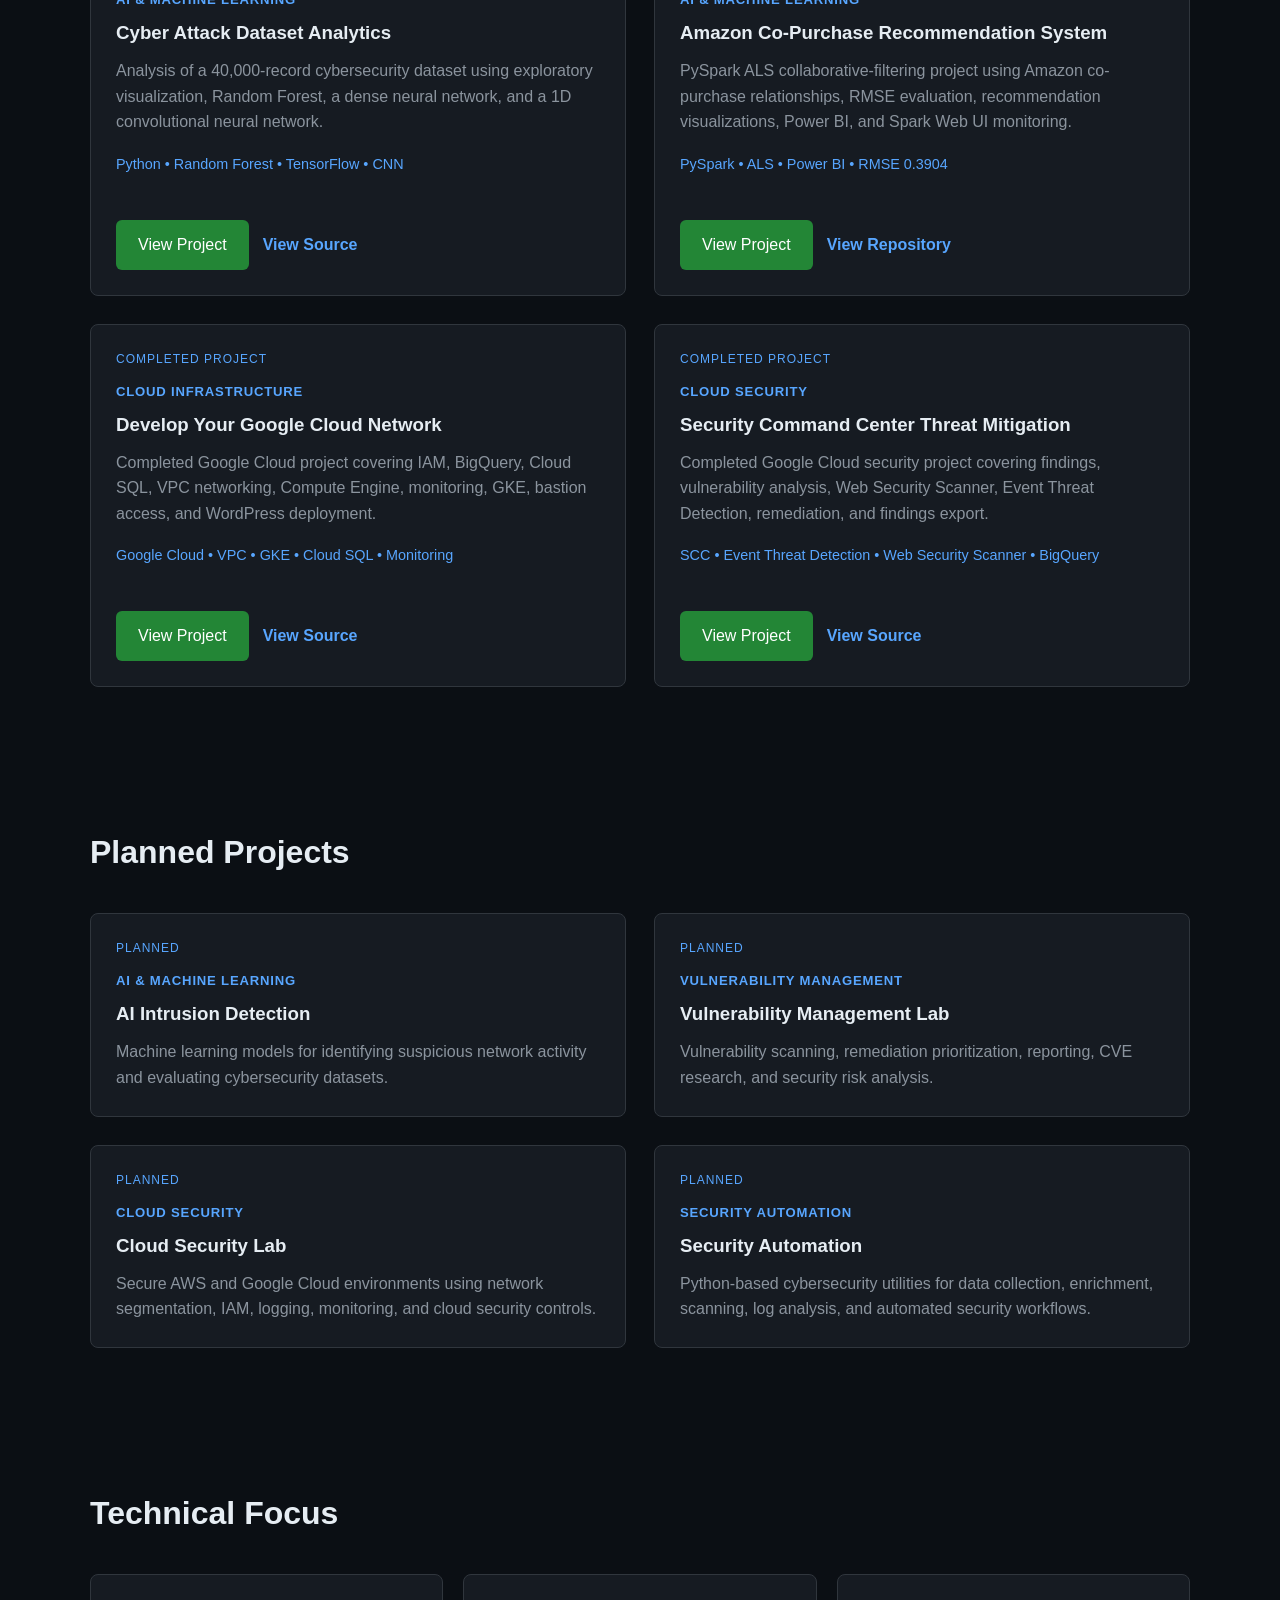
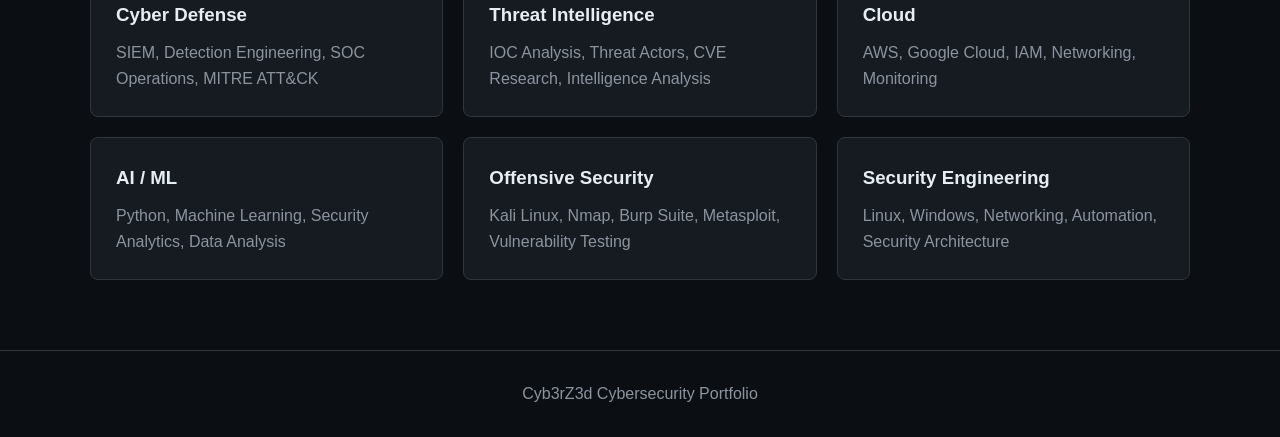
==== commit bb3dda21: "Add completed Google Cloud projects to home" ====
--- a/index.html
+++ b/index.html
@@ -136,6 +136,30 @@
                     <a class="text-link" href="https://github.com/Cyb3rZ3d/WSL_Ubuntu_20.04">View Repository</a>
                 </div>
             </article>
+
+            <article class="card">
+                <span class="project-status">Completed Project</span>
+                <p class="project-topic">Cloud Infrastructure</p>
+                <h3>Develop Your Google Cloud Network</h3>
+                <p>Completed Google Cloud project covering IAM, BigQuery, Cloud SQL, VPC networking, Compute Engine, monitoring, GKE, bastion access, and WordPress deployment.</p>
+                <p class="project-tech">Google Cloud • VPC • GKE • Cloud SQL • Monitoring</p>
+                <div class="project-actions">
+                    <a class="button" href="google-cloud-network.html">View Project</a>
+                    <a class="text-link" href="https://github.com/Cyb3rZ3d/MS-CSEC/tree/main/6%20_%20Fall%20_%202025%20_%206th%20_%20Semester/CSEC%205327%20_%20Cloud%20Computing/Project%20Assignment%201">View Source</a>
+                </div>
+            </article>
+
+            <article class="card">
+                <span class="project-status">Completed Project</span>
+                <p class="project-topic">Cloud Security</p>
+                <h3>Security Command Center Threat Mitigation</h3>
+                <p>Completed Google Cloud security project covering findings, vulnerability analysis, Web Security Scanner, Event Threat Detection, remediation, and findings export.</p>
+                <p class="project-tech">SCC • Event Threat Detection • Web Security Scanner • BigQuery</p>
+                <div class="project-actions">
+                    <a class="button" href="google-cloud-security-command-center.html">View Project</a>
+                    <a class="text-link" href="https://github.com/Cyb3rZ3d/MS-CSEC/tree/main/6%20_%20Fall%20_%202025%20_%206th%20_%20Semester/CSEC%205327%20_%20Cloud%20Computing/Project%20Assignment%202">View Source</a>
+                </div>
+            </article>
         </div>
     </div>
 </section>
--- a/css/style.css
+++ b/css/style.css
@@ -133,6 +133,17 @@
     align-items: stretch;
 }
 
+.home-project-grid .card {
+    display: flex;
+    min-height: 100%;
+    flex-direction: column;
+}
+
+.home-project-grid .project-actions {
+    margin-top: auto;
+    padding-top: 22px;
+}
+
 .topic-group {
     display: flex;
     padding: 0;
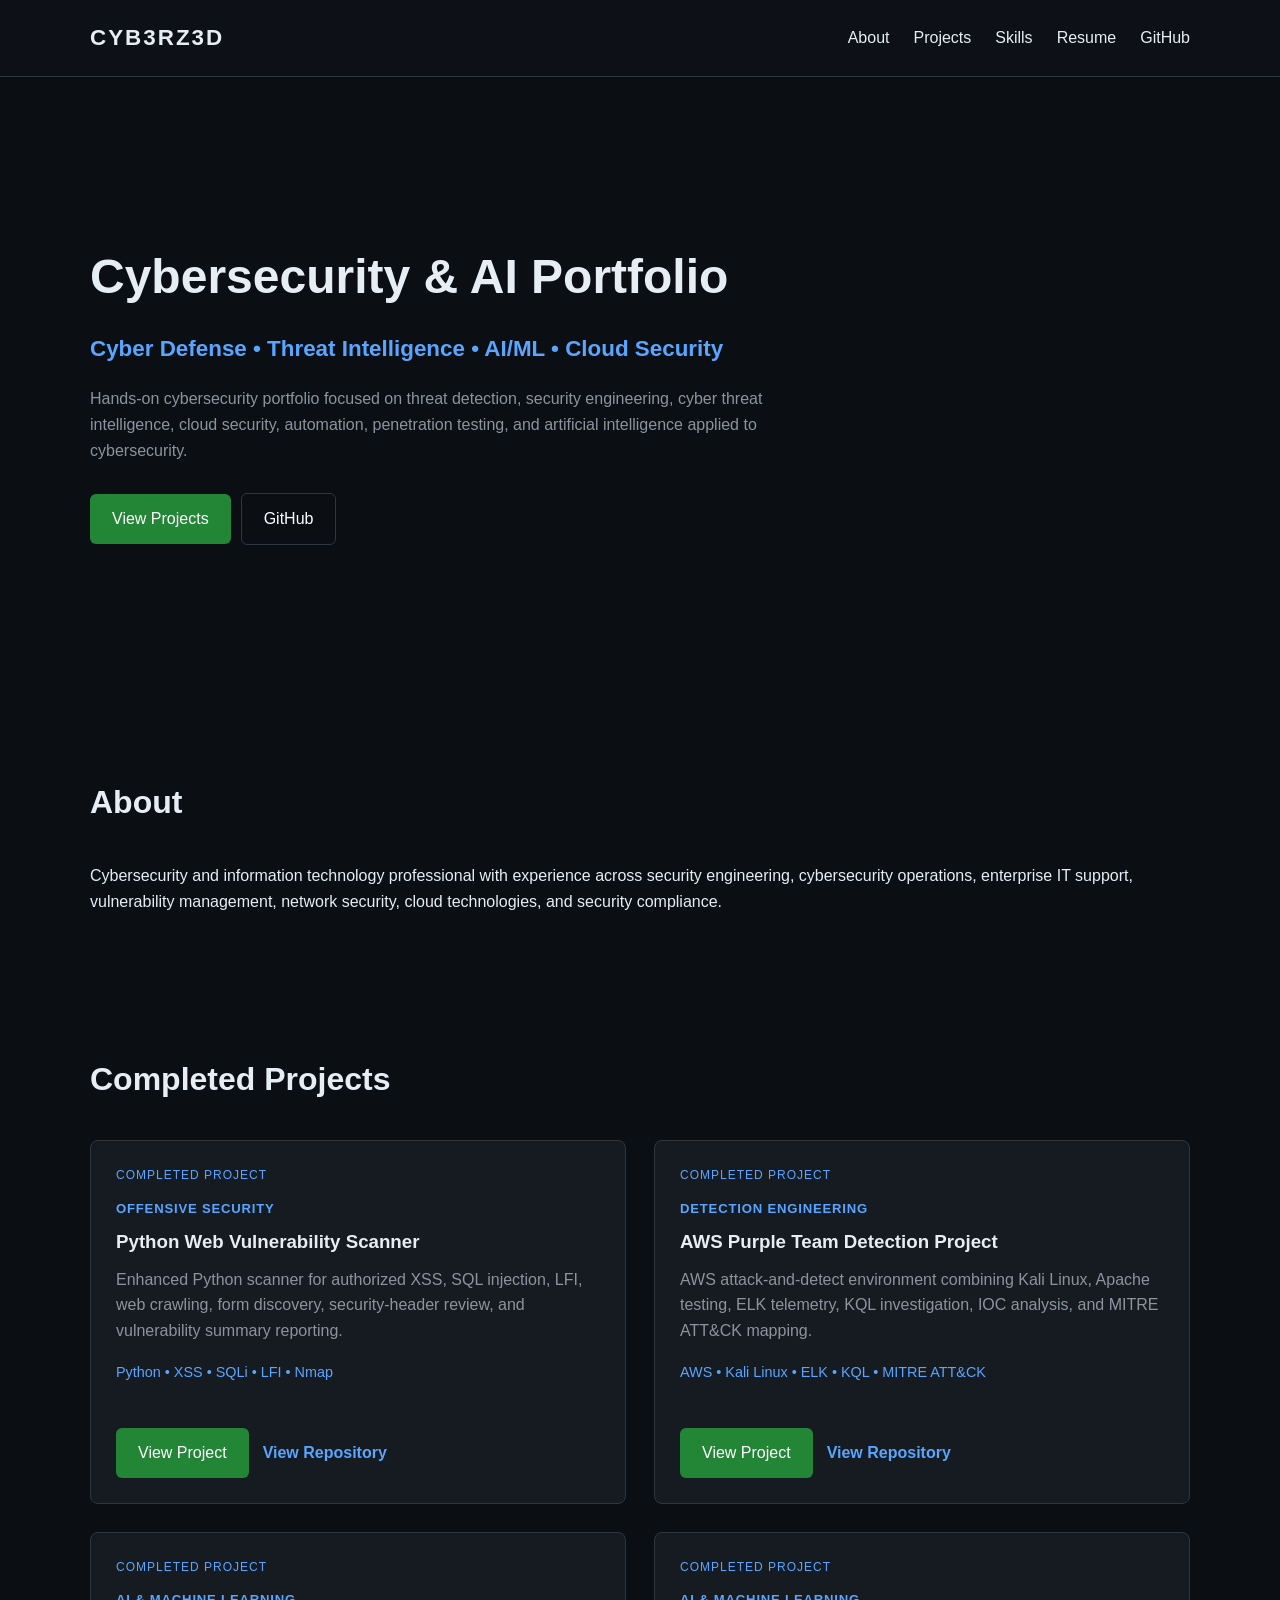
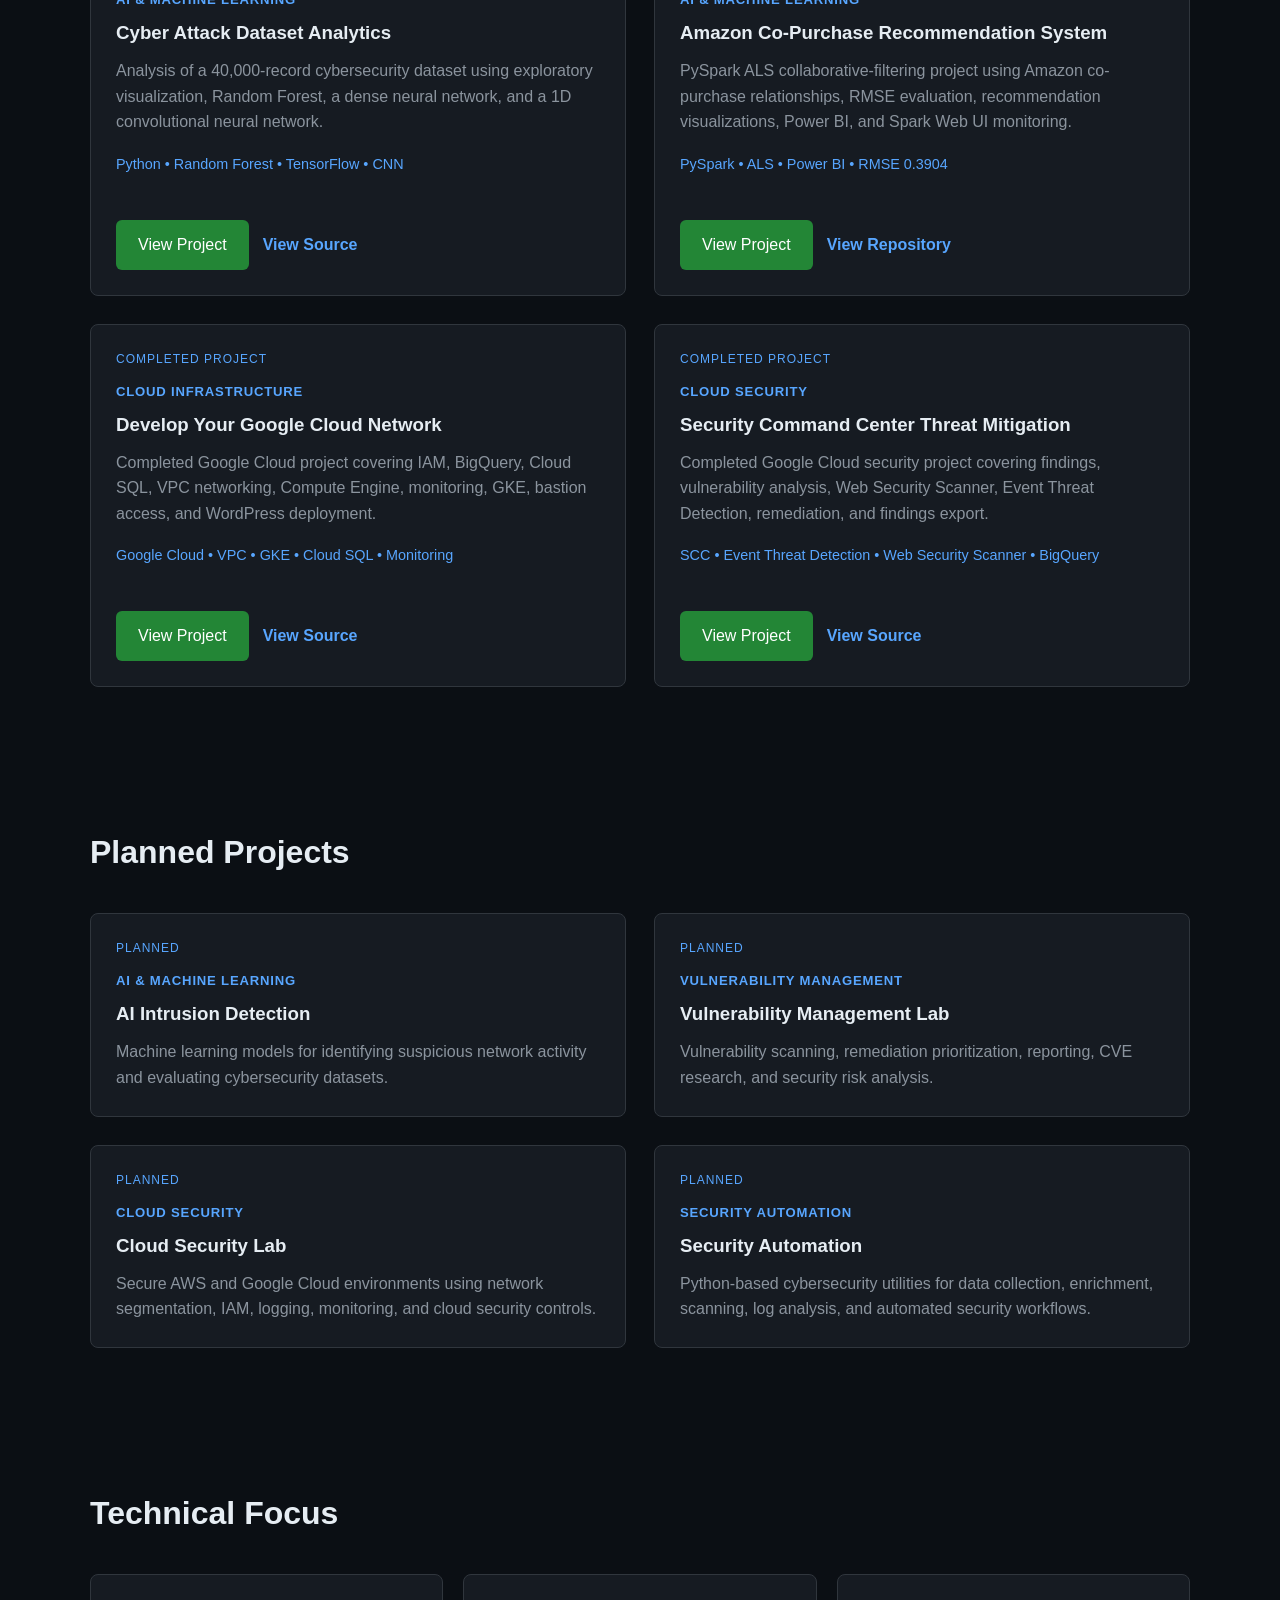
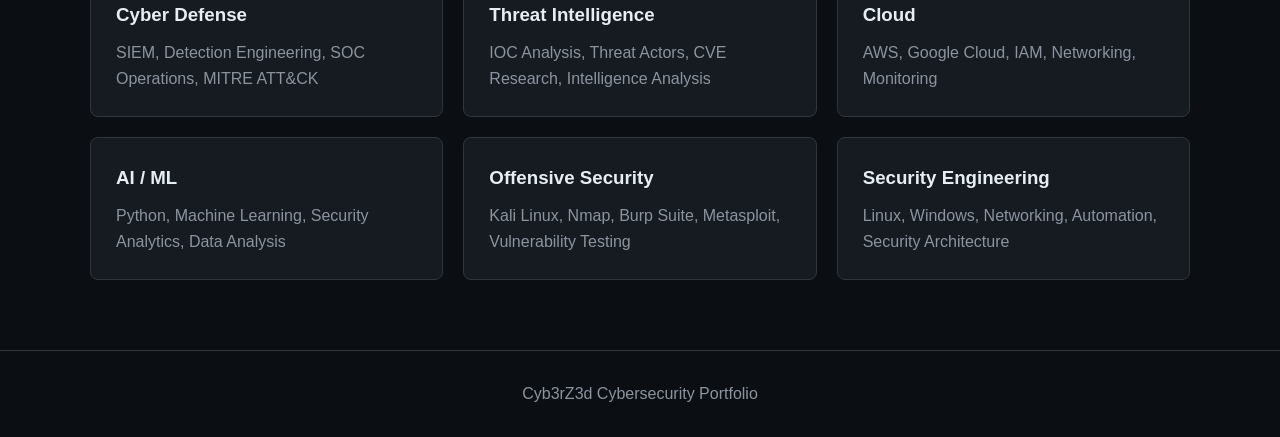
==== commit b5b266a3: "Add Resume to site navigation" ====
--- a/index.html
+++ b/index.html
@@ -1,267 +1,47 @@
 <!DOCTYPE html>
 <html lang="en">
-
 <head>
     <meta charset="UTF-8">
     <meta name="viewport" content="width=device-width, initial-scale=1.0">
-
     <title>Cyb3rZ3d | Cybersecurity & AI Portfolio</title>
-
     <link rel="stylesheet" href="css/style.css">
 </head>
-
 <body>
-
 <header>
     <div class="container">
         <nav>
-
-            <div class="logo">
-                <a href="index.html">CYB3RZ3D</a>
-            </div>
-
+            <div class="logo"><a href="index.html">CYB3RZ3D</a></div>
             <ul>
                 <li><a href="#about">About</a></li>
                 <li><a href="projects.html">Projects</a></li>
                 <li><a href="#skills">Skills</a></li>
+                <li><a href="resume.html">Resume</a></li>
                 <li><a href="https://github.com/Cyb3rZ3d">GitHub</a></li>
             </ul>
-
         </nav>
     </div>
 </header>
-
-
 <main>
-
-<section class="hero">
-
-    <div class="container">
-
-        <h1>Cybersecurity & AI Portfolio</h1>
-
-        <h2>
-            Cyber Defense • Threat Intelligence • AI/ML • Cloud Security
-        </h2>
-
-        <p>
-            Hands-on cybersecurity portfolio focused on threat detection,
-            security engineering, cyber threat intelligence, cloud security,
-            automation, penetration testing, and artificial intelligence
-            applied to cybersecurity.
-        </p>
-
-        <a class="button" href="projects.html">
-            View Projects
-        </a>
-
-        <a class="button secondary"
-           href="https://github.com/Cyb3rZ3d">
-            GitHub
-        </a>
-
-    </div>
-
-</section>
-
-
-<section id="about">
-
-    <div class="container">
-
-        <h2 class="section-title">
-            About
-        </h2>
-
-        <p>
-            Cybersecurity and information technology professional with
-            experience across security engineering, cybersecurity operations,
-            enterprise IT support, vulnerability management, network security,
-            cloud technologies, and security compliance.
-        </p>
-
-    </div>
-
-</section>
-
-
-<section id="projects">
-    <div class="container">
-        <h2 class="section-title">Completed Projects</h2>
-        <div class="project-grid home-project-grid" aria-label="Completed projects">
-            <article class="card">
-                <span class="project-status">Completed Project</span>
-                <p class="project-topic">Offensive Security</p>
-                <h3>Python Web Vulnerability Scanner</h3>
-                <p>Enhanced Python scanner for authorized XSS, SQL injection, LFI, web crawling, form discovery, security-header review, and vulnerability summary reporting.</p>
-                <p class="project-tech">Python • XSS • SQLi • LFI • Nmap</p>
-                <div class="project-actions">
-                    <a class="button" href="python-web-vulnerability-scanner.html">View Project</a>
-                    <a class="text-link" href="https://github.com/Cyb3rZ3d/web-vulnerability-scanner">View Repository</a>
-                </div>
-            </article>
-
-            <article class="card">
-                <span class="project-status">Completed Project</span>
-                <p class="project-topic">Detection Engineering</p>
-                <h3>AWS Purple Team Detection Project</h3>
-                <p>AWS attack-and-detect environment combining Kali Linux, Apache testing, ELK telemetry, KQL investigation, IOC analysis, and MITRE ATT&amp;CK mapping.</p>
-                <p class="project-tech">AWS • Kali Linux • ELK • KQL • MITRE ATT&amp;CK</p>
-                <div class="project-actions">
-                    <a class="button" href="aws-purple-team-detection.html">View Project</a>
-                    <a class="text-link" href="https://github.com/Cyb3rZ3d/aws-purple-team-detection-project">View Repository</a>
-                </div>
-            </article>
-
-            <article class="card">
-                <span class="project-status">Completed Project</span>
-                <p class="project-topic">AI &amp; Machine Learning</p>
-                <h3>Cyber Attack Dataset Analytics</h3>
-                <p>Analysis of a 40,000-record cybersecurity dataset using exploratory visualization, Random Forest, a dense neural network, and a 1D convolutional neural network.</p>
-                <p class="project-tech">Python • Random Forest • TensorFlow • CNN</p>
-                <div class="project-actions">
-                    <a class="button" href="cyber-attack-dataset-analytics.html">View Project</a>
-                    <a class="text-link" href="https://github.com/Cyb3rZ3d/MS-CSEC/tree/main/4_Fall_2024_4th_Semester/Adv%20InfoSec/Class%20Project">View Source</a>
-                </div>
-            </article>
-
-            <article class="card">
-                <span class="project-status">Completed Project</span>
-                <p class="project-topic">AI &amp; Machine Learning</p>
-                <h3>Amazon Co-Purchase Recommendation System</h3>
-                <p>PySpark ALS collaborative-filtering project using Amazon co-purchase relationships, RMSE evaluation, recommendation visualizations, Power BI, and Spark Web UI monitoring.</p>
-                <p class="project-tech">PySpark • ALS • Power BI • RMSE 0.3904</p>
-                <div class="project-actions">
-                    <a class="button" href="amazon-co-purchase-recommendation.html">View Project</a>
-                    <a class="text-link" href="https://github.com/Cyb3rZ3d/WSL_Ubuntu_20.04">View Repository</a>
-                </div>
-            </article>
-
-            <article class="card">
-                <span class="project-status">Completed Project</span>
-                <p class="project-topic">Cloud Infrastructure</p>
-                <h3>Develop Your Google Cloud Network</h3>
-                <p>Completed Google Cloud project covering IAM, BigQuery, Cloud SQL, VPC networking, Compute Engine, monitoring, GKE, bastion access, and WordPress deployment.</p>
-                <p class="project-tech">Google Cloud • VPC • GKE • Cloud SQL • Monitoring</p>
-                <div class="project-actions">
-                    <a class="button" href="google-cloud-network.html">View Project</a>
-                    <a class="text-link" href="https://github.com/Cyb3rZ3d/MS-CSEC/tree/main/6%20_%20Fall%20_%202025%20_%206th%20_%20Semester/CSEC%205327%20_%20Cloud%20Computing/Project%20Assignment%201">View Source</a>
-                </div>
-            </article>
-
-            <article class="card">
-                <span class="project-status">Completed Project</span>
-                <p class="project-topic">Cloud Security</p>
-                <h3>Security Command Center Threat Mitigation</h3>
-                <p>Completed Google Cloud security project covering findings, vulnerability analysis, Web Security Scanner, Event Threat Detection, remediation, and findings export.</p>
-                <p class="project-tech">SCC • Event Threat Detection • Web Security Scanner • BigQuery</p>
-                <div class="project-actions">
-                    <a class="button" href="google-cloud-security-command-center.html">View Project</a>
-                    <a class="text-link" href="https://github.com/Cyb3rZ3d/MS-CSEC/tree/main/6%20_%20Fall%20_%202025%20_%206th%20_%20Semester/CSEC%205327%20_%20Cloud%20Computing/Project%20Assignment%202">View Source</a>
-                </div>
-            </article>
-        </div>
-    </div>
-</section>
-
-
-<section id="planned-projects">
-    <div class="container">
-        <h2 class="section-title">Planned Projects</h2>
-        <div class="project-grid home-project-grid" aria-label="Planned projects">
-            <article class="card">
-                <span class="project-status">Planned</span>
-                <p class="project-topic">AI &amp; Machine Learning</p>
-                <h3>AI Intrusion Detection</h3>
-                <p>Machine learning models for identifying suspicious network activity and evaluating cybersecurity datasets.</p>
-            </article>
-
-            <article class="card">
-                <span class="project-status">Planned</span>
-                <p class="project-topic">Vulnerability Management</p>
-                <h3>Vulnerability Management Lab</h3>
-                <p>Vulnerability scanning, remediation prioritization, reporting, CVE research, and security risk analysis.</p>
-            </article>
-
-            <article class="card">
-                <span class="project-status">Planned</span>
-                <p class="project-topic">Cloud Security</p>
-                <h3>Cloud Security Lab</h3>
-                <p>Secure AWS and Google Cloud environments using network segmentation, IAM, logging, monitoring, and cloud security controls.</p>
-            </article>
-
-            <article class="card">
-                <span class="project-status">Planned</span>
-                <p class="project-topic">Security Automation</p>
-                <h3>Security Automation</h3>
-                <p>Python-based cybersecurity utilities for data collection, enrichment, scanning, log analysis, and automated security workflows.</p>
-            </article>
-        </div>
-    </div>
-</section>
-
-
-<section id="skills">
-
-    <div class="container">
-
-        <h2 class="section-title">
-            Technical Focus
-        </h2>
-
-        <div class="grid">
-
-            <div class="card">
-                <h3>Cyber Defense</h3>
-                <p>SIEM, Detection Engineering, SOC Operations, MITRE ATT&CK</p>
-            </div>
-
-            <div class="card">
-                <h3>Threat Intelligence</h3>
-                <p>IOC Analysis, Threat Actors, CVE Research, Intelligence Analysis</p>
-            </div>
-
-            <div class="card">
-                <h3>Cloud</h3>
-                <p>AWS, Google Cloud, IAM, Networking, Monitoring</p>
-            </div>
-
-            <div class="card">
-                <h3>AI / ML</h3>
-                <p>Python, Machine Learning, Security Analytics, Data Analysis</p>
-            </div>
-
-            <div class="card">
-                <h3>Offensive Security</h3>
-                <p>Kali Linux, Nmap, Burp Suite, Metasploit, Vulnerability Testing</p>
-            </div>
-
-            <div class="card">
-                <h3>Security Engineering</h3>
-                <p>Linux, Windows, Networking, Automation, Security Architecture</p>
-            </div>
-
-        </div>
-
-    </div>
-
-</section>
-
+<section class="hero"><div class="container"><h1>Cybersecurity & AI Portfolio</h1><h2>Cyber Defense • Threat Intelligence • AI/ML • Cloud Security</h2><p>Hands-on cybersecurity portfolio focused on threat detection, security engineering, cyber threat intelligence, cloud security, automation, penetration testing, and artificial intelligence applied to cybersecurity.</p><a class="button" href="projects.html">View Projects</a><a class="button secondary" href="https://github.com/Cyb3rZ3d">GitHub</a></div></section>
+<section id="about"><div class="container"><h2 class="section-title">About</h2><p>Cybersecurity and information technology professional with experience across security engineering, cybersecurity operations, enterprise IT support, vulnerability management, network security, cloud technologies, and security compliance.</p></div></section>
+<section id="projects"><div class="container"><h2 class="section-title">Completed Projects</h2><div class="project-grid home-project-grid" aria-label="Completed projects">
+<article class="card"><span class="project-status">Completed Project</span><p class="project-topic">Offensive Security</p><h3>Python Web Vulnerability Scanner</h3><p>Enhanced Python scanner for authorized XSS, SQL injection, LFI, web crawling, form discovery, security-header review, and vulnerability summary reporting.</p><p class="project-tech">Python • XSS • SQLi • LFI • Nmap</p><div class="project-actions"><a class="button" href="python-web-vulnerability-scanner.html">View Project</a><a class="text-link" href="https://github.com/Cyb3rZ3d/web-vulnerability-scanner">View Repository</a></div></article>
+<article class="card"><span class="project-status">Completed Project</span><p class="project-topic">Detection Engineering</p><h3>AWS Purple Team Detection Project</h3><p>AWS attack-and-detect environment combining Kali Linux, Apache testing, ELK telemetry, KQL investigation, IOC analysis, and MITRE ATT&amp;CK mapping.</p><p class="project-tech">AWS • Kali Linux • ELK • KQL • MITRE ATT&amp;CK</p><div class="project-actions"><a class="button" href="aws-purple-team-detection.html">View Project</a><a class="text-link" href="https://github.com/Cyb3rZ3d/aws-purple-team-detection-project">View Repository</a></div></article>
+<article class="card"><span class="project-status">Completed Project</span><p class="project-topic">AI &amp; Machine Learning</p><h3>Cyber Attack Dataset Analytics</h3><p>Analysis of a 40,000-record cybersecurity dataset using exploratory visualization, Random Forest, a dense neural network, and a 1D convolutional neural network.</p><p class="project-tech">Python • Random Forest • TensorFlow • CNN</p><div class="project-actions"><a class="button" href="cyber-attack-dataset-analytics.html">View Project</a><a class="text-link" href="https://github.com/Cyb3rZ3d/MS-CSEC/tree/main/4_Fall_2024_4th_Semester/Adv%20InfoSec/Class%20Project">View Source</a></div></article>
+<article class="card"><span class="project-status">Completed Project</span><p class="project-topic">AI &amp; Machine Learning</p><h3>Amazon Co-Purchase Recommendation System</h3><p>PySpark ALS collaborative-filtering project using Amazon co-purchase relationships, RMSE evaluation, recommendation visualizations, Power BI, and Spark Web UI monitoring.</p><p class="project-tech">PySpark • ALS • Power BI • RMSE 0.3904</p><div class="project-actions"><a class="button" href="amazon-co-purchase-recommendation.html">View Project</a><a class="text-link" href="https://github.com/Cyb3rZ3d/WSL_Ubuntu_20.04">View Repository</a></div></article>
+<article class="card"><span class="project-status">Completed Project</span><p class="project-topic">Cloud Infrastructure</p><h3>Develop Your Google Cloud Network</h3><p>Completed Google Cloud project covering IAM, BigQuery, Cloud SQL, VPC networking, Compute Engine, monitoring, GKE, bastion access, and WordPress deployment.</p><p class="project-tech">Google Cloud • VPC • GKE • Cloud SQL • Monitoring</p><div class="project-actions"><a class="button" href="google-cloud-network.html">View Project</a><a class="text-link" href="https://github.com/Cyb3rZ3d/MS-CSEC/tree/main/6%20_%20Fall%20_%202025%20_%206th%20_%20Semester/CSEC%205327%20_%20Cloud%20Computing/Project%20Assignment%201">View Source</a></div></article>
+<article class="card"><span class="project-status">Completed Project</span><p class="project-topic">Cloud Security</p><h3>Security Command Center Threat Mitigation</h3><p>Completed Google Cloud security project covering findings, vulnerability analysis, Web Security Scanner, Event Threat Detection, remediation, and findings export.</p><p class="project-tech">SCC • Event Threat Detection • Web Security Scanner • BigQuery</p><div class="project-actions"><a class="button" href="google-cloud-security-command-center.html">View Project</a><a class="text-link" href="https://github.com/Cyb3rZ3d/MS-CSEC/tree/main/6%20_%20Fall%20_%202025%20_%206th%20_%20Semester/CSEC%205327%20_%20Cloud%20Computing/Project%20Assignment%202">View Source</a></div></article>
+</div></div></section>
+<section id="planned-projects"><div class="container"><h2 class="section-title">Planned Projects</h2><div class="project-grid home-project-grid" aria-label="Planned projects">
+<article class="card"><span class="project-status">Planned</span><p class="project-topic">AI &amp; Machine Learning</p><h3>AI Intrusion Detection</h3><p>Machine learning models for identifying suspicious network activity and evaluating cybersecurity datasets.</p></article>
+<article class="card"><span class="project-status">Planned</span><p class="project-topic">Vulnerability Management</p><h3>Vulnerability Management Lab</h3><p>Vulnerability scanning, remediation prioritization, reporting, CVE research, and security risk analysis.</p></article>
+<article class="card"><span class="project-status">Planned</span><p class="project-topic">Cloud Security</p><h3>Cloud Security Lab</h3><p>Secure AWS and Google Cloud environments using network segmentation, IAM, logging, monitoring, and cloud security controls.</p></article>
+<article class="card"><span class="project-status">Planned</span><p class="project-topic">Security Automation</p><h3>Security Automation</h3><p>Python-based cybersecurity utilities for data collection, enrichment, scanning, log analysis, and automated security workflows.</p></article>
+</div></div></section>
+<section id="skills"><div class="container"><h2 class="section-title">Technical Focus</h2><div class="grid">
+<div class="card"><h3>Cyber Defense</h3><p>SIEM, Detection Engineering, SOC Operations, MITRE ATT&CK</p></div><div class="card"><h3>Threat Intelligence</h3><p>IOC Analysis, Threat Actors, CVE Research, Intelligence Analysis</p></div><div class="card"><h3>Cloud</h3><p>AWS, Google Cloud, IAM, Networking, Monitoring</p></div><div class="card"><h3>AI / ML</h3><p>Python, Machine Learning, Security Analytics, Data Analysis</p></div><div class="card"><h3>Offensive Security</h3><p>Kali Linux, Nmap, Burp Suite, Metasploit, Vulnerability Testing</p></div><div class="card"><h3>Security Engineering</h3><p>Linux, Windows, Networking, Automation, Security Architecture</p></div>
+</div></div></section>
 </main>
-
-
-<footer>
-
-    <div class="container">
-
-        <p>
-            Cyb3rZ3d Cybersecurity Portfolio
-        </p>
-
-    </div>
-
-</footer>
-
+<footer><div class="container"><p>Cyb3rZ3d Cybersecurity Portfolio</p></div></footer>
 </body>
-
-</html>
+</html>
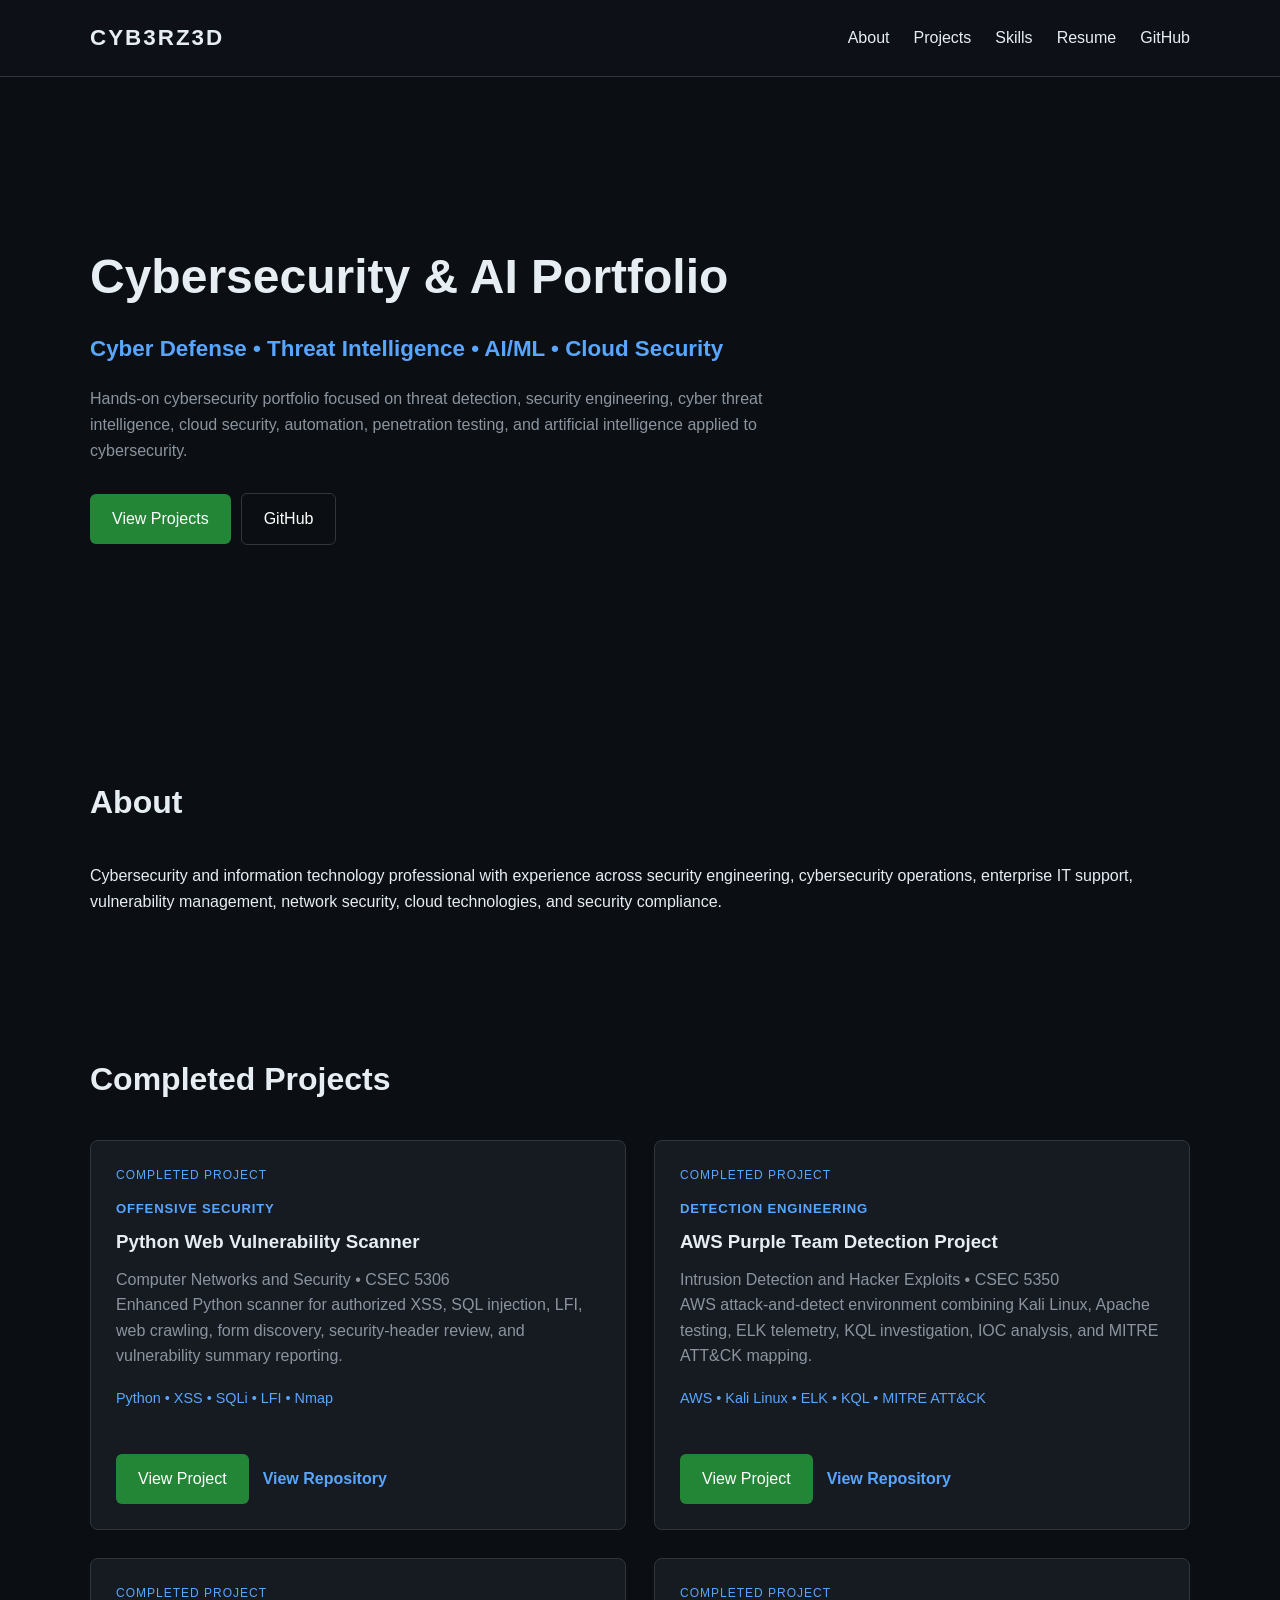
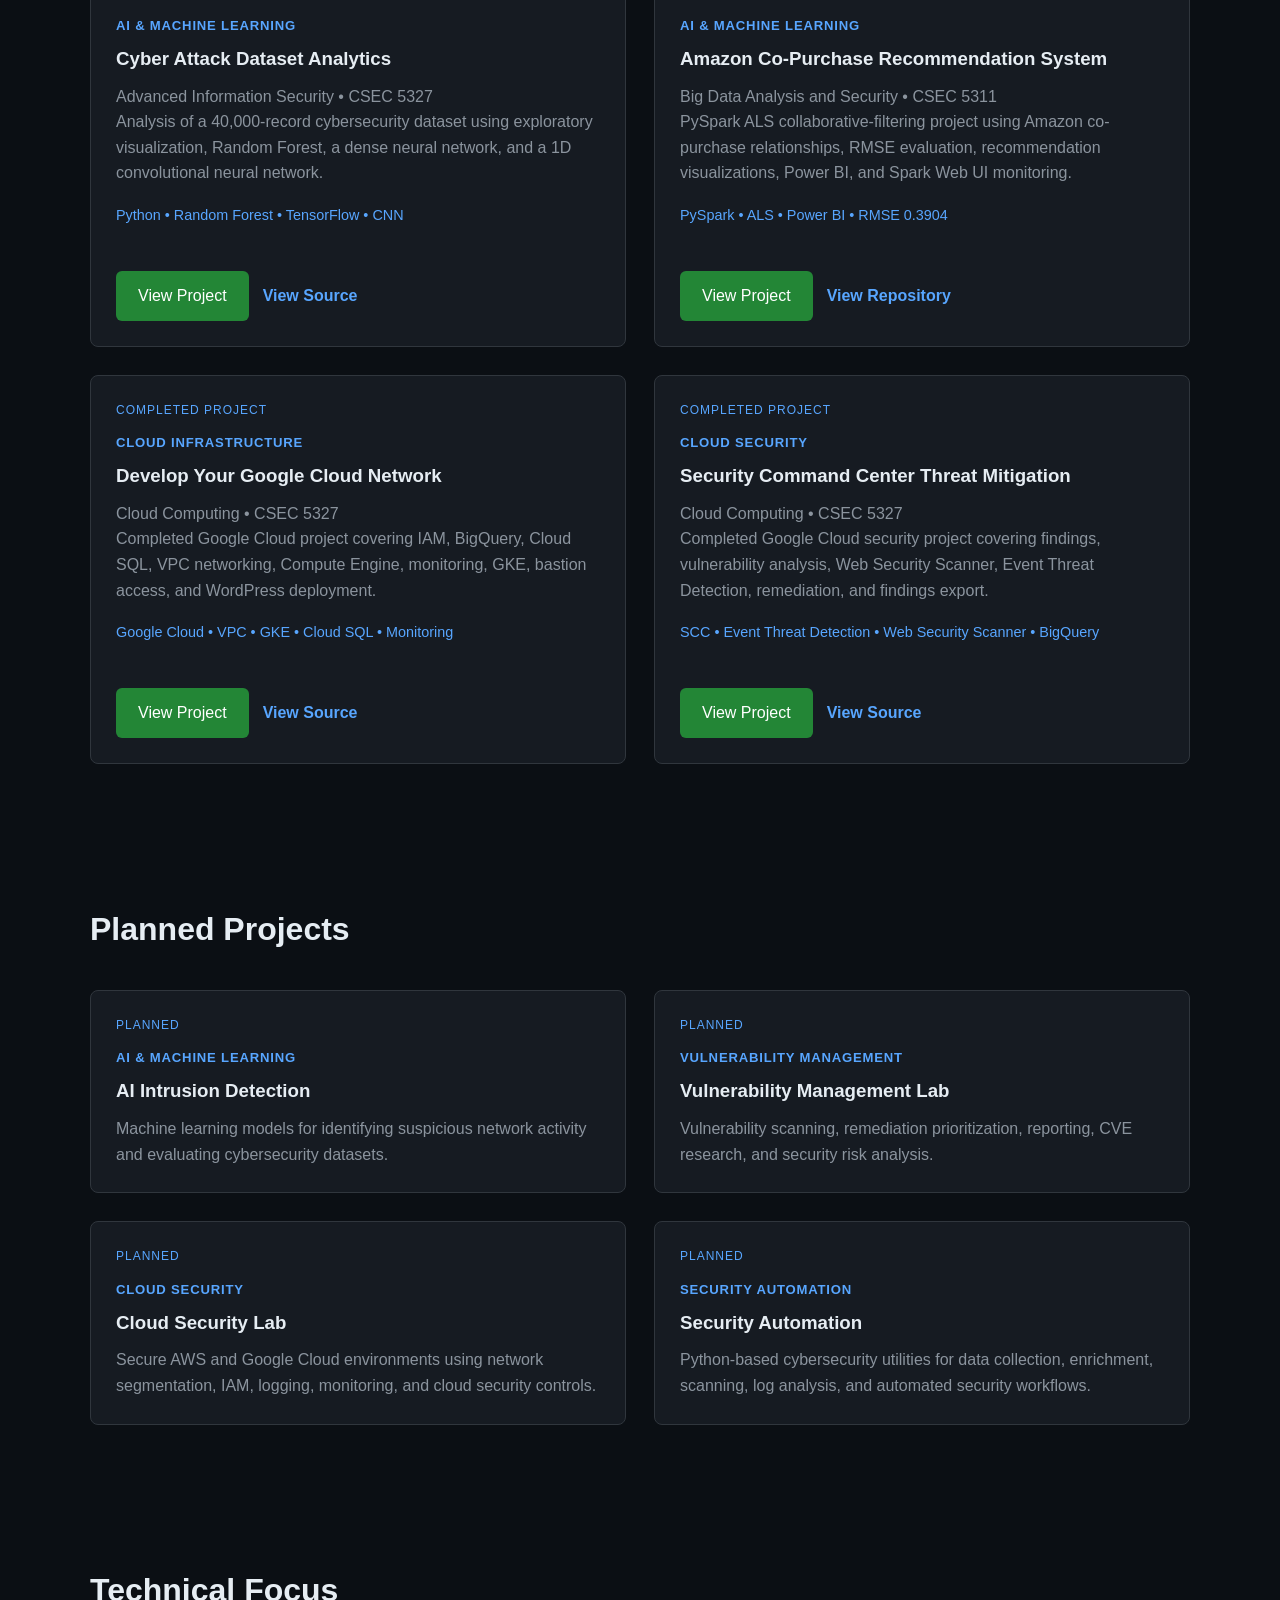
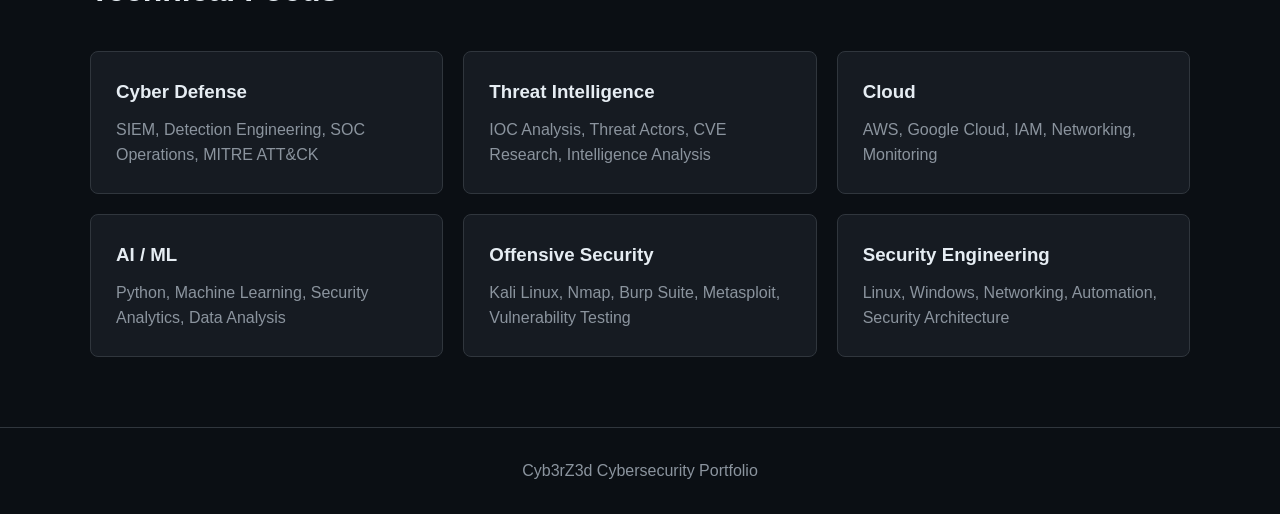
==== commit e93c3f9c: "Add course titles and CSEC numbers to project cards" ====
--- a/index.html
+++ b/index.html
@@ -25,12 +25,12 @@
 <section class="hero"><div class="container"><h1>Cybersecurity & AI Portfolio</h1><h2>Cyber Defense • Threat Intelligence • AI/ML • Cloud Security</h2><p>Hands-on cybersecurity portfolio focused on threat detection, security engineering, cyber threat intelligence, cloud security, automation, penetration testing, and artificial intelligence applied to cybersecurity.</p><a class="button" href="projects.html">View Projects</a><a class="button secondary" href="https://github.com/Cyb3rZ3d">GitHub</a></div></section>
 <section id="about"><div class="container"><h2 class="section-title">About</h2><p>Cybersecurity and information technology professional with experience across security engineering, cybersecurity operations, enterprise IT support, vulnerability management, network security, cloud technologies, and security compliance.</p></div></section>
 <section id="projects"><div class="container"><h2 class="section-title">Completed Projects</h2><div class="project-grid home-project-grid" aria-label="Completed projects">
-<article class="card"><span class="project-status">Completed Project</span><p class="project-topic">Offensive Security</p><h3>Python Web Vulnerability Scanner</h3><p>Enhanced Python scanner for authorized XSS, SQL injection, LFI, web crawling, form discovery, security-header review, and vulnerability summary reporting.</p><p class="project-tech">Python • XSS • SQLi • LFI • Nmap</p><div class="project-actions"><a class="button" href="python-web-vulnerability-scanner.html">View Project</a><a class="text-link" href="https://github.com/Cyb3rZ3d/web-vulnerability-scanner">View Repository</a></div></article>
-<article class="card"><span class="project-status">Completed Project</span><p class="project-topic">Detection Engineering</p><h3>AWS Purple Team Detection Project</h3><p>AWS attack-and-detect environment combining Kali Linux, Apache testing, ELK telemetry, KQL investigation, IOC analysis, and MITRE ATT&amp;CK mapping.</p><p class="project-tech">AWS • Kali Linux • ELK • KQL • MITRE ATT&amp;CK</p><div class="project-actions"><a class="button" href="aws-purple-team-detection.html">View Project</a><a class="text-link" href="https://github.com/Cyb3rZ3d/aws-purple-team-detection-project">View Repository</a></div></article>
-<article class="card"><span class="project-status">Completed Project</span><p class="project-topic">AI &amp; Machine Learning</p><h3>Cyber Attack Dataset Analytics</h3><p>Analysis of a 40,000-record cybersecurity dataset using exploratory visualization, Random Forest, a dense neural network, and a 1D convolutional neural network.</p><p class="project-tech">Python • Random Forest • TensorFlow • CNN</p><div class="project-actions"><a class="button" href="cyber-attack-dataset-analytics.html">View Project</a><a class="text-link" href="https://github.com/Cyb3rZ3d/MS-CSEC/tree/main/4_Fall_2024_4th_Semester/Adv%20InfoSec/Class%20Project">View Source</a></div></article>
-<article class="card"><span class="project-status">Completed Project</span><p class="project-topic">AI &amp; Machine Learning</p><h3>Amazon Co-Purchase Recommendation System</h3><p>PySpark ALS collaborative-filtering project using Amazon co-purchase relationships, RMSE evaluation, recommendation visualizations, Power BI, and Spark Web UI monitoring.</p><p class="project-tech">PySpark • ALS • Power BI • RMSE 0.3904</p><div class="project-actions"><a class="button" href="amazon-co-purchase-recommendation.html">View Project</a><a class="text-link" href="https://github.com/Cyb3rZ3d/WSL_Ubuntu_20.04">View Repository</a></div></article>
-<article class="card"><span class="project-status">Completed Project</span><p class="project-topic">Cloud Infrastructure</p><h3>Develop Your Google Cloud Network</h3><p>Completed Google Cloud project covering IAM, BigQuery, Cloud SQL, VPC networking, Compute Engine, monitoring, GKE, bastion access, and WordPress deployment.</p><p class="project-tech">Google Cloud • VPC • GKE • Cloud SQL • Monitoring</p><div class="project-actions"><a class="button" href="google-cloud-network.html">View Project</a><a class="text-link" href="https://github.com/Cyb3rZ3d/MS-CSEC/tree/main/6%20_%20Fall%20_%202025%20_%206th%20_%20Semester/CSEC%205327%20_%20Cloud%20Computing/Project%20Assignment%201">View Source</a></div></article>
-<article class="card"><span class="project-status">Completed Project</span><p class="project-topic">Cloud Security</p><h3>Security Command Center Threat Mitigation</h3><p>Completed Google Cloud security project covering findings, vulnerability analysis, Web Security Scanner, Event Threat Detection, remediation, and findings export.</p><p class="project-tech">SCC • Event Threat Detection • Web Security Scanner • BigQuery</p><div class="project-actions"><a class="button" href="google-cloud-security-command-center.html">View Project</a><a class="text-link" href="https://github.com/Cyb3rZ3d/MS-CSEC/tree/main/6%20_%20Fall%20_%202025%20_%206th%20_%20Semester/CSEC%205327%20_%20Cloud%20Computing/Project%20Assignment%202">View Source</a></div></article>
+<article class="card"><span class="project-status">Completed Project</span><p class="project-topic">Offensive Security</p><h3>Python Web Vulnerability Scanner</h3><p class="project-course">Computer Networks and Security • CSEC 5306</p><p>Enhanced Python scanner for authorized XSS, SQL injection, LFI, web crawling, form discovery, security-header review, and vulnerability summary reporting.</p><p class="project-tech">Python • XSS • SQLi • LFI • Nmap</p><div class="project-actions"><a class="button" href="python-web-vulnerability-scanner.html">View Project</a><a class="text-link" href="https://github.com/Cyb3rZ3d/web-vulnerability-scanner">View Repository</a></div></article>
+<article class="card"><span class="project-status">Completed Project</span><p class="project-topic">Detection Engineering</p><h3>AWS Purple Team Detection Project</h3><p class="project-course">Intrusion Detection and Hacker Exploits • CSEC 5350</p><p>AWS attack-and-detect environment combining Kali Linux, Apache testing, ELK telemetry, KQL investigation, IOC analysis, and MITRE ATT&amp;CK mapping.</p><p class="project-tech">AWS • Kali Linux • ELK • KQL • MITRE ATT&amp;CK</p><div class="project-actions"><a class="button" href="aws-purple-team-detection.html">View Project</a><a class="text-link" href="https://github.com/Cyb3rZ3d/aws-purple-team-detection-project">View Repository</a></div></article>
+<article class="card"><span class="project-status">Completed Project</span><p class="project-topic">AI &amp; Machine Learning</p><h3>Cyber Attack Dataset Analytics</h3><p class="project-course">Advanced Information Security • CSEC 5327</p><p>Analysis of a 40,000-record cybersecurity dataset using exploratory visualization, Random Forest, a dense neural network, and a 1D convolutional neural network.</p><p class="project-tech">Python • Random Forest • TensorFlow • CNN</p><div class="project-actions"><a class="button" href="cyber-attack-dataset-analytics.html">View Project</a><a class="text-link" href="https://github.com/Cyb3rZ3d/MS-CSEC/tree/main/4_Fall_2024_4th_Semester/Adv%20InfoSec/Class%20Project">View Source</a></div></article>
+<article class="card"><span class="project-status">Completed Project</span><p class="project-topic">AI &amp; Machine Learning</p><h3>Amazon Co-Purchase Recommendation System</h3><p class="project-course">Big Data Analysis and Security • CSEC 5311</p><p>PySpark ALS collaborative-filtering project using Amazon co-purchase relationships, RMSE evaluation, recommendation visualizations, Power BI, and Spark Web UI monitoring.</p><p class="project-tech">PySpark • ALS • Power BI • RMSE 0.3904</p><div class="project-actions"><a class="button" href="amazon-co-purchase-recommendation.html">View Project</a><a class="text-link" href="https://github.com/Cyb3rZ3d/WSL_Ubuntu_20.04">View Repository</a></div></article>
+<article class="card"><span class="project-status">Completed Project</span><p class="project-topic">Cloud Infrastructure</p><h3>Develop Your Google Cloud Network</h3><p class="project-course">Cloud Computing • CSEC 5327</p><p>Completed Google Cloud project covering IAM, BigQuery, Cloud SQL, VPC networking, Compute Engine, monitoring, GKE, bastion access, and WordPress deployment.</p><p class="project-tech">Google Cloud • VPC • GKE • Cloud SQL • Monitoring</p><div class="project-actions"><a class="button" href="google-cloud-network.html">View Project</a><a class="text-link" href="https://github.com/Cyb3rZ3d/MS-CSEC/tree/main/6%20_%20Fall%20_%202025%20_%206th%20_%20Semester/CSEC%205327%20_%20Cloud%20Computing/Project%20Assignment%201">View Source</a></div></article>
+<article class="card"><span class="project-status">Completed Project</span><p class="project-topic">Cloud Security</p><h3>Security Command Center Threat Mitigation</h3><p class="project-course">Cloud Computing • CSEC 5327</p><p>Completed Google Cloud security project covering findings, vulnerability analysis, Web Security Scanner, Event Threat Detection, remediation, and findings export.</p><p class="project-tech">SCC • Event Threat Detection • Web Security Scanner • BigQuery</p><div class="project-actions"><a class="button" href="google-cloud-security-command-center.html">View Project</a><a class="text-link" href="https://github.com/Cyb3rZ3d/MS-CSEC/tree/main/6%20_%20Fall%20_%202025%20_%206th%20_%20Semester/CSEC%205327%20_%20Cloud%20Computing/Project%20Assignment%202">View Source</a></div></article>
 </div></div></section>
 <section id="planned-projects"><div class="container"><h2 class="section-title">Planned Projects</h2><div class="project-grid home-project-grid" aria-label="Planned projects">
 <article class="card"><span class="project-status">Planned</span><p class="project-topic">AI &amp; Machine Learning</p><h3>AI Intrusion Detection</h3><p>Machine learning models for identifying suspicious network activity and evaluating cybersecurity datasets.</p></article>
--- a/css/style.css
+++ b/css/style.css
@@ -1,519 +1,114 @@
 
-* {
-    margin: 0;
-    padding: 0;
-    box-sizing: border-box;
-}
+* { margin: 0; padding: 0; box-sizing: border-box; }
+body { font-family: Arial, Helvetica, sans-serif; background: #0b0f14; color: #e6edf3; line-height: 1.6; }
+.container { width: 90%; max-width: 1100px; margin: 0 auto; }
+header { background: #0d1117; border-bottom: 1px solid #30363d; padding: 20px 0; }
+nav { display: flex; justify-content: space-between; align-items: center; }
+.logo { font-size: 1.4rem; font-weight: bold; letter-spacing: 2px; }
+nav ul { list-style: none; display: flex; gap: 24px; }
+nav a { color: #e6edf3; text-decoration: none; }
+nav a:hover, nav a[aria-current="page"] { color: #58a6ff; }
+.hero { min-height: 70vh; display: flex; align-items: center; }
+.hero h1 { font-size: 3rem; margin-bottom: 15px; }
+.hero h2 { font-size: 1.4rem; color: #58a6ff; margin-bottom: 20px; }
+.hero p { max-width: 700px; color: #8b949e; margin-bottom: 30px; }
+.button { display: inline-block; background: #238636; color: white; padding: 12px 22px; margin-right: 10px; border-radius: 6px; text-decoration: none; }
+.button.secondary { background: transparent; border: 1px solid #30363d; }
+section { padding: 70px 0; }
+.section-title { margin-bottom: 35px; font-size: 2rem; }
+.grid { display: grid; grid-template-columns: repeat(3, 1fr); gap: 20px; }
+.card { background: #161b22; border: 1px solid #30363d; border-radius: 8px; padding: 25px; }
+.card h3 { margin-bottom: 10px; }
+.card p { color: #8b949e; }
+footer { border-top: 1px solid #30363d; padding: 30px 0; text-align: center; color: #8b949e; }
+.project-grid { display: grid; grid-template-columns: repeat(2, minmax(0, 1fr)); gap: 28px; align-items: stretch; }
+.home-project-grid .card { display: flex; min-height: 100%; flex-direction: column; }
+.home-project-grid .project-actions { margin-top: auto; padding-top: 22px; }
+.topic-group { display: flex; padding: 0; flex-direction: column; }
+.topic-group .grid { flex: 1; grid-template-columns: 1fr; }
+.topic-group .card { height: 100%; }
+.topic-title { margin-bottom: 16px; color: #58a6ff; font-size: 1.15rem; }
+.logo a { color: #e6edf3; text-decoration: none; }
+.page-intro { max-width: 800px; color: #8b949e; font-size: 1.1rem; }
+.project-status { display: inline-block; font-size: 0.75rem; text-transform: uppercase; letter-spacing: 1px; margin-bottom: 12px; color: #58a6ff; }
+.project-tech { margin-top: 18px; font-size: 0.9rem; color: #58a6ff !important; }
+.project-topic { margin-bottom: 8px; color: #58a6ff !important; font-size: 0.82rem; font-weight: bold; letter-spacing: 0.8px; text-transform: uppercase; }
+.card .project-actions { margin-top: 22px; }
+.project-actions { display: flex; align-items: center; flex-wrap: wrap; gap: 14px; }
+.project-actions .button { margin-right: 0; }
+.project-actions-center { justify-content: center; }
+.text-link { color: #58a6ff; text-decoration: none; font-weight: bold; }
+.text-link:hover { text-decoration: underline; }
+.project-hero { padding: 90px 0 60px; background: linear-gradient(180deg, #0d1117 0%, #0b0f14 100%); }
+.project-hero h1 { max-width: 850px; margin: 10px 0 20px; font-size: clamp(2.4rem, 6vw, 4.2rem); line-height: 1.08; }
+.eyebrow { color: #58a6ff; font-size: 0.82rem; font-weight: bold; letter-spacing: 1.5px; text-transform: uppercase; }
+.project-lead { max-width: 820px; margin-bottom: 30px; color: #8b949e; font-size: 1.15rem; }
+.project-section { padding: 45px 0; }
+.project-summary-grid { display: grid; grid-template-columns: repeat(3, 1fr); gap: 20px; }
+.project-summary-grid h2 { margin-bottom: 12px; font-size: 1.25rem; }
+.section-intro, .evidence-note { max-width: 850px; margin-bottom: 20px; color: #8b949e; }
+.results-table-wrap { overflow-x: auto; border: 1px solid #30363d; border-radius: 8px; }
+.results-table { width: 100%; border-collapse: collapse; background: #161b22; }
+.results-table th, .results-table td { padding: 16px 18px; border-bottom: 1px solid #30363d; text-align: left; }
+.results-table th { color: #58a6ff; }
+.results-table tbody tr:last-child td { border-bottom: 0; }
+.evidence-note { margin-top: 18px; }
+.evidence-grid { display: grid; grid-template-columns: repeat(2, minmax(0, 1fr)); gap: 20px; }
+.evidence-grid figure { overflow: hidden; margin: 0; border: 1px solid #30363d; border-radius: 8px; background: #161b22; }
+.evidence-grid img { display: block; width: 100%; height: 340px; object-fit: contain; background: #ffffff; }
+.evidence-grid figcaption { padding: 14px 16px; color: #8b949e; }
+.architecture-flow { display: grid; grid-template-columns: 1fr auto 1fr auto 1fr auto 1fr; align-items: stretch; gap: 12px; }
+.flow-node { display: flex; min-height: 145px; padding: 22px; border: 1px solid #30363d; border-radius: 8px; background: #161b22; flex-direction: column; justify-content: center; }
+.flow-node span { color: #58a6ff; font-size: 0.75rem; font-weight: bold; letter-spacing: 1px; text-transform: uppercase; }
+.flow-node strong { margin: 7px 0; }
+.flow-node small { color: #8b949e; }
+.flow-arrow { display: flex; align-items: center; color: #58a6ff; font-size: 1.5rem; }
+.workflow-list { display: grid; list-style: none; counter-reset: workflow; gap: 16px; }
+.workflow-list li { display: grid; grid-template-columns: minmax(170px, 0.35fr) 1fr; gap: 20px; padding: 20px; border-left: 3px solid #238636; background: #161b22; counter-increment: workflow; }
+.workflow-list strong::before { content: "0" counter(workflow) " "; margin-right: 8px; color: #58a6ff; }
+.workflow-list span { color: #8b949e; }
+.two-column { display: grid; grid-template-columns: 1fr 1fr; gap: 50px; }
+.detail-list { display: grid; padding-left: 22px; color: #8b949e; gap: 12px; }
+.technique-list { display: grid; gap: 12px; }
+.technique-list div { display: grid; grid-template-columns: 80px 1fr; gap: 15px; padding: 17px; border: 1px solid #30363d; border-radius: 6px; background: #161b22; }
+.technique-list strong { color: #58a6ff; }
+.technique-list span { color: #8b949e; }
+.tag-list { display: flex; flex-wrap: wrap; gap: 10px; }
+.tag-list span { padding: 8px 13px; border: 1px solid #30363d; border-radius: 999px; background: #161b22; color: #c9d1d9; font-size: 0.9rem; }
+.project-cta { text-align: center; }
+.project-cta p { max-width: 700px; margin: 12px auto 25px; color: #8b949e; }
 
-body {
-    font-family: Arial, Helvetica, sans-serif;
-    background: #0b0f14;
-    color: #e6edf3;
-    line-height: 1.6;
-}
-
-.container {
-    width: 90%;
-    max-width: 1100px;
-    margin: 0 auto;
-}
-
-header {
-    background: #0d1117;
-    border-bottom: 1px solid #30363d;
-    padding: 20px 0;
-}
-
-nav {
-    display: flex;
-    justify-content: space-between;
-    align-items: center;
-}
-
-.logo {
-    font-size: 1.4rem;
-    font-weight: bold;
-    letter-spacing: 2px;
-}
-
-nav ul {
-    list-style: none;
-    display: flex;
-    gap: 24px;
-}
-
-nav a {
-    color: #e6edf3;
-    text-decoration: none;
-}
-
-nav a:hover {
-    color: #58a6ff;
-}
-
-.hero {
-    min-height: 70vh;
-    display: flex;
-    align-items: center;
-}
-
-.hero h1 {
-    font-size: 3rem;
-    margin-bottom: 15px;
-}
-
-.hero h2 {
-    font-size: 1.4rem;
-    color: #58a6ff;
-    margin-bottom: 20px;
-}
-
-.hero p {
-    max-width: 700px;
-    color: #8b949e;
-    margin-bottom: 30px;
-}
-
-.button {
-    display: inline-block;
-    background: #238636;
-    color: white;
-    padding: 12px 22px;
-    margin-right: 10px;
-    border-radius: 6px;
-    text-decoration: none;
-}
-
-.button.secondary {
-    background: transparent;
-    border: 1px solid #30363d;
-}
-
-section {
-    padding: 70px 0;
-}
-
-.section-title {
-    margin-bottom: 35px;
-    font-size: 2rem;
-}
-
-.grid {
-    display: grid;
-    grid-template-columns: repeat(3, 1fr);
-    gap: 20px;
-}
-
-.card {
-    background: #161b22;
-    border: 1px solid #30363d;
-    border-radius: 8px;
-    padding: 25px;
-}
-
-.card h3 {
-    margin-bottom: 10px;
-}
-
-.card p {
-    color: #8b949e;
-}
-
-footer {
-    border-top: 1px solid #30363d;
-    padding: 30px 0;
-    text-align: center;
-    color: #8b949e;
-}
-
-.project-grid {
-    display: grid;
-    grid-template-columns: repeat(2, minmax(0, 1fr));
-    gap: 28px;
-    align-items: stretch;
-}
-
-.home-project-grid .card {
-    display: flex;
-    min-height: 100%;
-    flex-direction: column;
-}
-
-.home-project-grid .project-actions {
-    margin-top: auto;
-    padding-top: 22px;
-}
-
-.topic-group {
-    display: flex;
-    padding: 0;
-    flex-direction: column;
-}
-
-.topic-group .grid {
-    flex: 1;
-    grid-template-columns: 1fr;
-}
-
-.topic-group .card {
-    height: 100%;
-}
-
-.topic-title {
-    margin-bottom: 16px;
-    color: #58a6ff;
-    font-size: 1.15rem;
-}
-
-@media (max-width: 768px) {
-    nav {
-        flex-direction: column;
-        gap: 15px;
-    }
-
-    nav ul {
-        flex-wrap: wrap;
-        justify-content: center;
-    }
-
-    .grid,
-    .project-grid {
-        grid-template-columns: 1fr;
-    }
-
-    .hero h1 {
-        font-size: 2.2rem;
-    }
-}
-
-.logo a {
-    color: #e6edf3;
-    text-decoration: none;
-}
-
-.page-intro {
-    max-width: 800px;
-    color: #8b949e;
-    font-size: 1.1rem;
-}
-
-.project-status {
-    display: inline-block;
-    font-size: 0.75rem;
-    text-transform: uppercase;
-    letter-spacing: 1px;
-    margin-bottom: 12px;
-    color: #58a6ff;
-}
-
-.project-tech {
-    margin-top: 18px;
-    font-size: 0.9rem;
-    color: #58a6ff !important;
-}
-
-.project-topic {
-    margin-bottom: 8px;
-    color: #58a6ff !important;
-    font-size: 0.82rem;
-    font-weight: bold;
-    letter-spacing: 0.8px;
-    text-transform: uppercase;
-}
-
-
-/* Project detail pages */
-
-.card .project-actions {
-    margin-top: 22px;
-}
-
-.project-actions {
-    display: flex;
-    align-items: center;
-    flex-wrap: wrap;
-    gap: 14px;
-}
-
-.project-actions .button {
-    margin-right: 0;
-}
-
-.project-actions-center {
-    justify-content: center;
-}
-
-.text-link {
-    color: #58a6ff;
-    text-decoration: none;
-    font-weight: bold;
-}
-
-.text-link:hover {
-    text-decoration: underline;
-}
-
-.project-hero {
-    padding: 90px 0 60px;
-    background: linear-gradient(180deg, #0d1117 0%, #0b0f14 100%);
-}
-
-.project-hero h1 {
-    max-width: 850px;
-    margin: 10px 0 20px;
-    font-size: clamp(2.4rem, 6vw, 4.2rem);
-    line-height: 1.08;
-}
-
-.eyebrow {
-    color: #58a6ff;
-    font-size: 0.82rem;
-    font-weight: bold;
-    letter-spacing: 1.5px;
-    text-transform: uppercase;
-}
-
-.project-lead {
-    max-width: 820px;
-    margin-bottom: 30px;
-    color: #8b949e;
-    font-size: 1.15rem;
-}
-
-.project-section {
-    padding: 45px 0;
-}
-
-.project-summary-grid {
-    display: grid;
-    grid-template-columns: repeat(3, 1fr);
-    gap: 20px;
-}
-
-.project-summary-grid h2 {
-    margin-bottom: 12px;
-    font-size: 1.25rem;
-}
-
-.section-intro,
-.evidence-note {
-    max-width: 850px;
-    margin-bottom: 20px;
-    color: #8b949e;
-}
-
-.results-table-wrap {
-    overflow-x: auto;
-    border: 1px solid #30363d;
-    border-radius: 8px;
-}
-
-.results-table {
-    width: 100%;
-    border-collapse: collapse;
-    background: #161b22;
-}
-
-.results-table th,
-.results-table td {
-    padding: 16px 18px;
-    border-bottom: 1px solid #30363d;
-    text-align: left;
-}
-
-.results-table th {
-    color: #58a6ff;
-}
-
-.results-table tbody tr:last-child td {
-    border-bottom: 0;
-}
-
-.evidence-note {
-    margin-top: 18px;
-}
-
-.evidence-grid {
-    display: grid;
-    grid-template-columns: repeat(2, minmax(0, 1fr));
-    gap: 20px;
-}
-
-.evidence-grid figure {
-    overflow: hidden;
-    margin: 0;
-    border: 1px solid #30363d;
-    border-radius: 8px;
-    background: #161b22;
-}
-
-.evidence-grid img {
-    display: block;
-    width: 100%;
-    height: 340px;
-    object-fit: contain;
-    background: #ffffff;
-}
-
-.evidence-grid figcaption {
-    padding: 14px 16px;
-    color: #8b949e;
-}
-
-.architecture-flow {
-    display: grid;
-    grid-template-columns: 1fr auto 1fr auto 1fr auto 1fr;
-    align-items: stretch;
-    gap: 12px;
-}
-
-.flow-node {
-    display: flex;
-    min-height: 145px;
-    padding: 22px;
-    border: 1px solid #30363d;
-    border-radius: 8px;
-    background: #161b22;
-    flex-direction: column;
-    justify-content: center;
-}
-
-.flow-node span {
-    color: #58a6ff;
-    font-size: 0.75rem;
-    font-weight: bold;
-    letter-spacing: 1px;
-    text-transform: uppercase;
-}
-
-.flow-node strong {
-    margin: 7px 0;
-}
-
-.flow-node small {
-    color: #8b949e;
-}
-
-.flow-arrow {
-    display: flex;
-    align-items: center;
-    color: #58a6ff;
-    font-size: 1.5rem;
-}
-
-.workflow-list {
-    display: grid;
-    list-style: none;
-    counter-reset: workflow;
-    gap: 16px;
-}
-
-.workflow-list li {
-    display: grid;
-    grid-template-columns: minmax(170px, 0.35fr) 1fr;
-    gap: 20px;
-    padding: 20px;
-    border-left: 3px solid #238636;
-    background: #161b22;
-    counter-increment: workflow;
-}
-
-.workflow-list strong::before {
-    content: "0" counter(workflow) " ";
-    margin-right: 8px;
-    color: #58a6ff;
-}
-
-.workflow-list span {
-    color: #8b949e;
-}
-
-.two-column {
-    display: grid;
-    grid-template-columns: 1fr 1fr;
-    gap: 50px;
-}
-
-.detail-list {
-    display: grid;
-    padding-left: 22px;
-    color: #8b949e;
-    gap: 12px;
-}
-
-.technique-list {
-    display: grid;
-    gap: 12px;
-}
-
-.technique-list div {
-    display: grid;
-    grid-template-columns: 80px 1fr;
-    gap: 15px;
-    padding: 17px;
-    border: 1px solid #30363d;
-    border-radius: 6px;
-    background: #161b22;
-}
-
-.technique-list strong {
-    color: #58a6ff;
-}
-
-.technique-list span {
-    color: #8b949e;
-}
-
-.tag-list {
-    display: flex;
-    flex-wrap: wrap;
-    gap: 10px;
-}
-
-.tag-list span {
-    padding: 8px 13px;
-    border: 1px solid #30363d;
-    border-radius: 999px;
-    background: #161b22;
-    color: #c9d1d9;
-    font-size: 0.9rem;
-}
-
-.project-cta {
-    text-align: center;
-}
-
-.project-cta p {
-    max-width: 700px;
-    margin: 12px auto 25px;
-    color: #8b949e;
-}
+/* Resume page */
+.resume-hero { padding: 90px 0 65px; background: linear-gradient(180deg, #0d1117 0%, #0b0f14 100%); }
+.resume-hero h1 { max-width: 900px; margin: 10px 0 12px; font-size: clamp(2.5rem, 6vw, 4.1rem); line-height: 1.08; }
+.resume-tagline { margin-bottom: 22px; color: #58a6ff; font-size: 1.05rem; font-weight: bold; }
+.resume-hero .page-intro { margin-bottom: 28px; }
+.resume-section { padding: 50px 0; }
+.resume-tags { max-width: 950px; }
+.resume-timeline { display: grid; gap: 22px; }
+.resume-entry { padding: 28px; border: 1px solid #30363d; border-left: 3px solid #238636; border-radius: 8px; background: #161b22; }
+.resume-entry-heading { display: flex; justify-content: space-between; gap: 25px; margin-bottom: 18px; }
+.resume-entry-heading h3 { font-size: 1.3rem; }
+.resume-organization { color: #58a6ff; font-weight: bold; }
+.resume-date { color: #8b949e; white-space: nowrap; }
+.resume-stack { display: grid; gap: 18px; }
+.resume-stack .card { padding: 22px; }
+.resume-columns { align-items: start; }
+.resume-skill-grid .card { min-height: 100%; }
 
 @media (max-width: 900px) {
-    .project-summary-grid,
-    .two-column,
-    .evidence-grid {
-        grid-template-columns: 1fr;
-    }
-
-    .architecture-flow {
-        grid-template-columns: 1fr;
-    }
-
-    .flow-arrow {
-        justify-content: center;
-        transform: rotate(90deg);
-    }
+    .project-summary-grid, .two-column, .evidence-grid { grid-template-columns: 1fr; }
+    .architecture-flow { grid-template-columns: 1fr; }
+    .flow-arrow { justify-content: center; transform: rotate(90deg); }
+    .resume-entry-heading { flex-direction: column; gap: 5px; }
 }
-
+@media (max-width: 768px) {
+    nav { flex-direction: column; gap: 15px; }
+    nav ul { flex-wrap: wrap; justify-content: center; }
+    .grid, .project-grid { grid-template-columns: 1fr; }
+    .hero h1 { font-size: 2.2rem; }
+}
 @media (max-width: 600px) {
-    .workflow-list li {
-        grid-template-columns: 1fr;
-        gap: 8px;
-    }
-
-    .project-actions {
-        align-items: flex-start;
-        flex-direction: column;
-    }
+    .workflow-list li { grid-template-columns: 1fr; gap: 8px; }
+    .project-actions { align-items: flex-start; flex-direction: column; }
 }
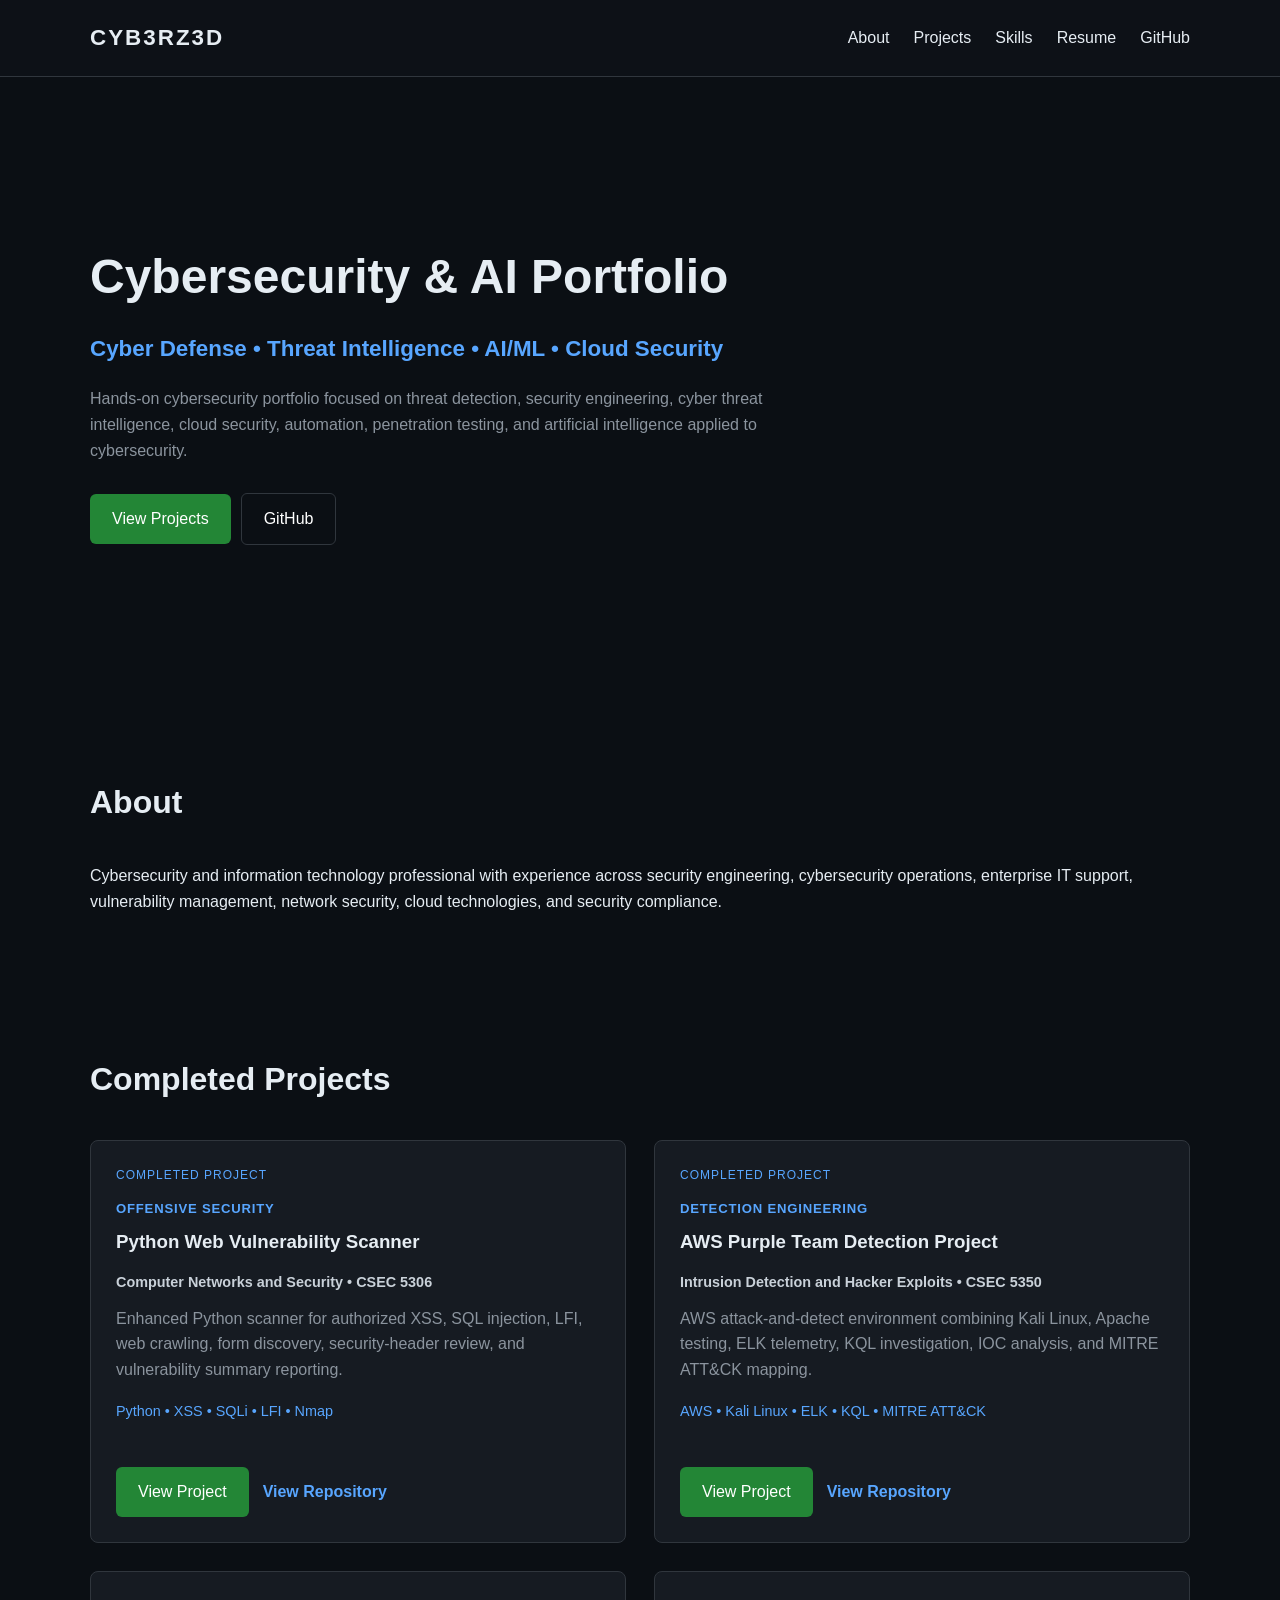
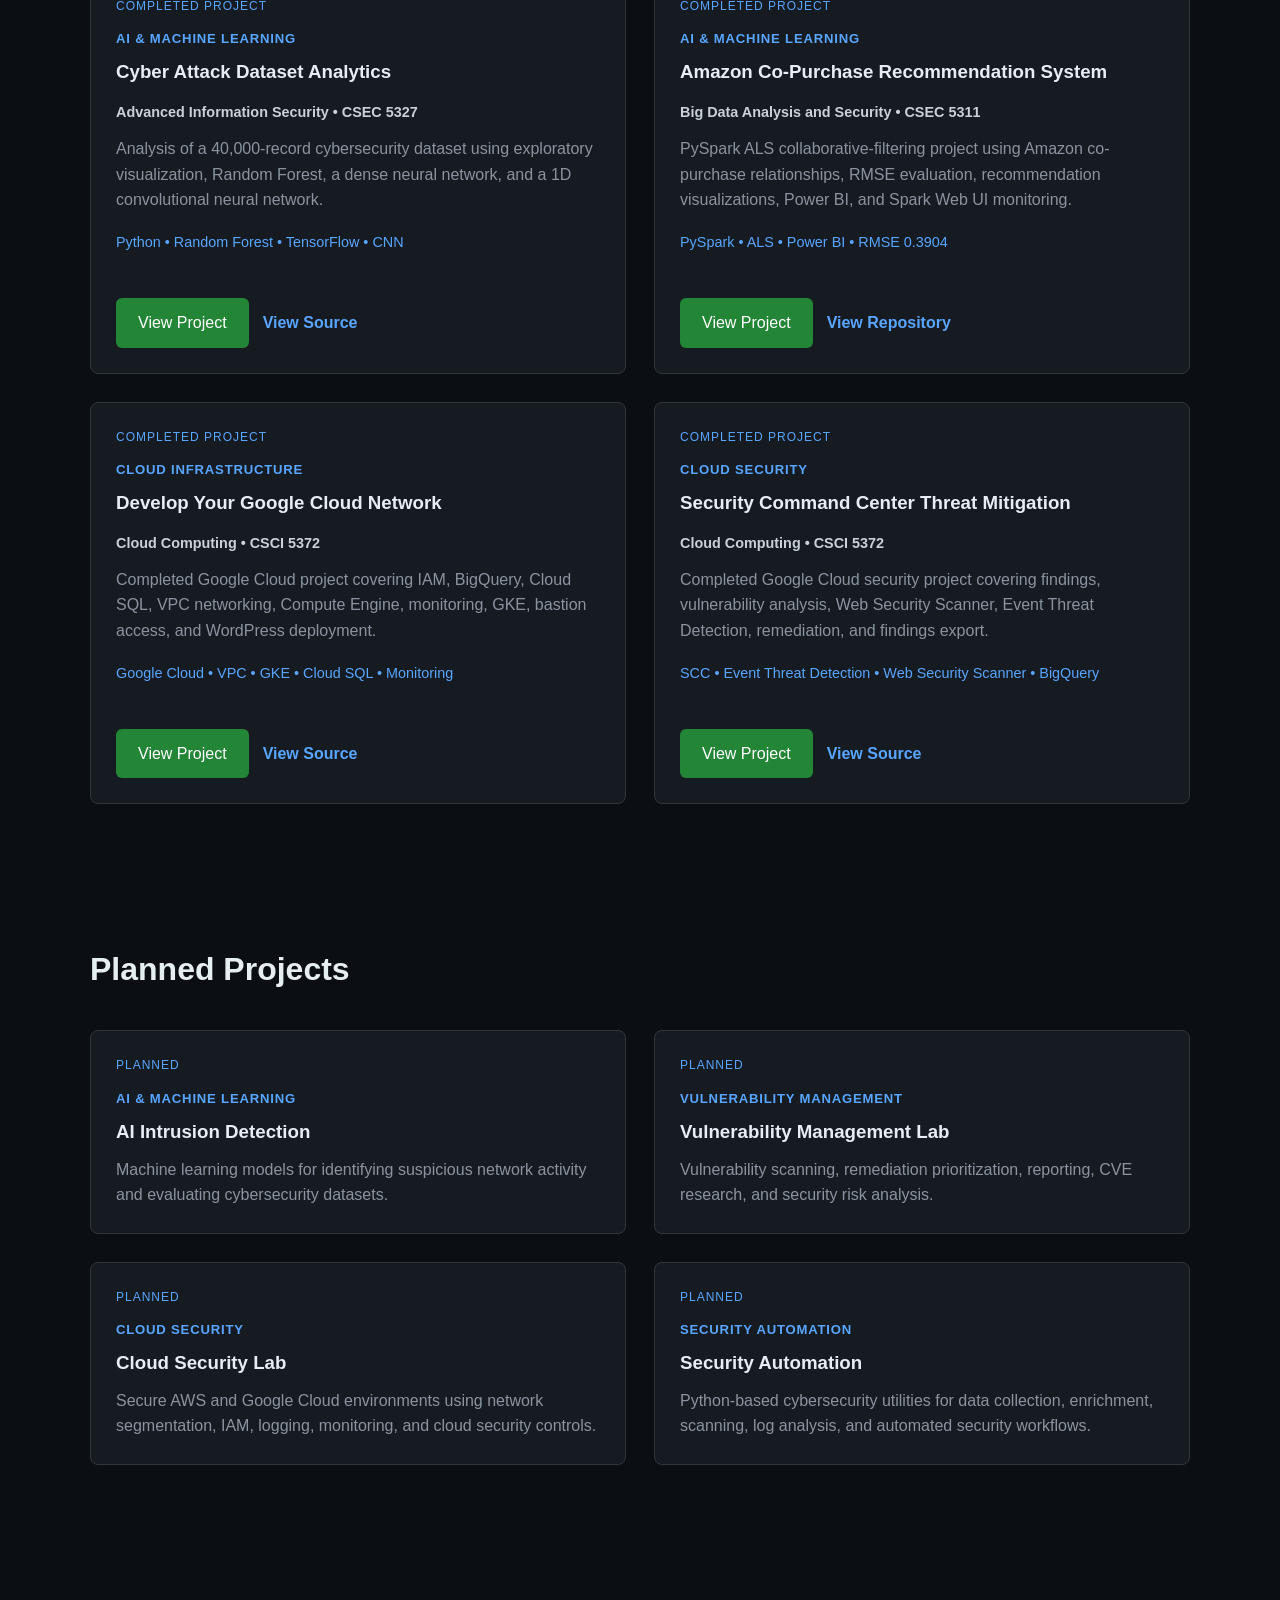
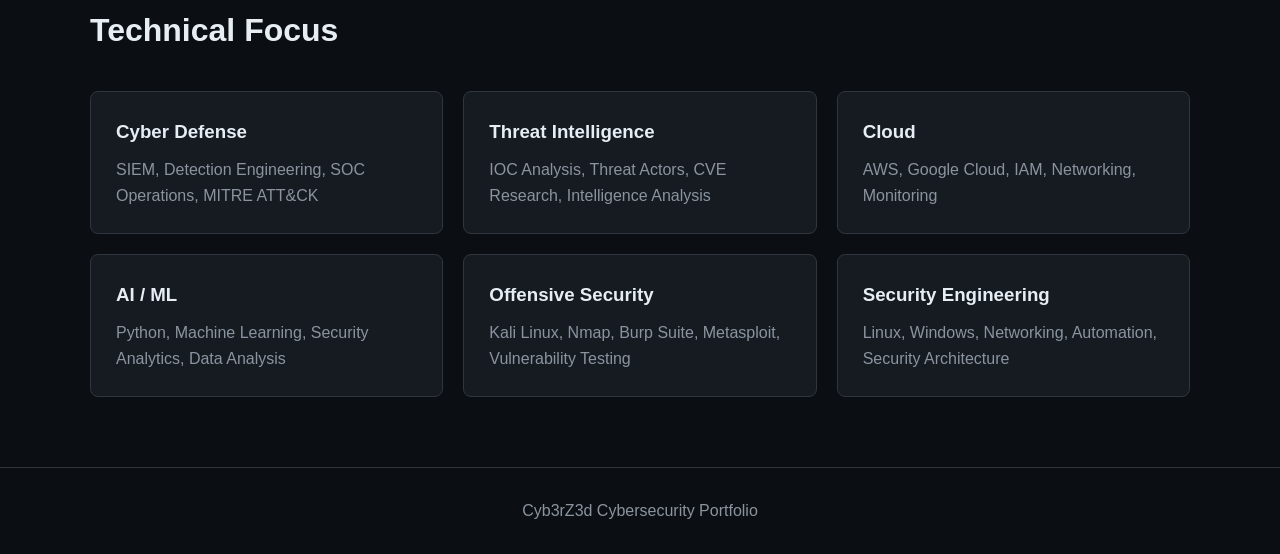
==== commit f33f07e6: "Correct Cloud Computing course number to CSCI 5372" ====
--- a/index.html
+++ b/index.html
@@ -29,8 +29,8 @@
 <article class="card"><span class="project-status">Completed Project</span><p class="project-topic">Detection Engineering</p><h3>AWS Purple Team Detection Project</h3><p class="project-course">Intrusion Detection and Hacker Exploits • CSEC 5350</p><p>AWS attack-and-detect environment combining Kali Linux, Apache testing, ELK telemetry, KQL investigation, IOC analysis, and MITRE ATT&amp;CK mapping.</p><p class="project-tech">AWS • Kali Linux • ELK • KQL • MITRE ATT&amp;CK</p><div class="project-actions"><a class="button" href="aws-purple-team-detection.html">View Project</a><a class="text-link" href="https://github.com/Cyb3rZ3d/aws-purple-team-detection-project">View Repository</a></div></article>
 <article class="card"><span class="project-status">Completed Project</span><p class="project-topic">AI &amp; Machine Learning</p><h3>Cyber Attack Dataset Analytics</h3><p class="project-course">Advanced Information Security • CSEC 5327</p><p>Analysis of a 40,000-record cybersecurity dataset using exploratory visualization, Random Forest, a dense neural network, and a 1D convolutional neural network.</p><p class="project-tech">Python • Random Forest • TensorFlow • CNN</p><div class="project-actions"><a class="button" href="cyber-attack-dataset-analytics.html">View Project</a><a class="text-link" href="https://github.com/Cyb3rZ3d/MS-CSEC/tree/main/4_Fall_2024_4th_Semester/Adv%20InfoSec/Class%20Project">View Source</a></div></article>
 <article class="card"><span class="project-status">Completed Project</span><p class="project-topic">AI &amp; Machine Learning</p><h3>Amazon Co-Purchase Recommendation System</h3><p class="project-course">Big Data Analysis and Security • CSEC 5311</p><p>PySpark ALS collaborative-filtering project using Amazon co-purchase relationships, RMSE evaluation, recommendation visualizations, Power BI, and Spark Web UI monitoring.</p><p class="project-tech">PySpark • ALS • Power BI • RMSE 0.3904</p><div class="project-actions"><a class="button" href="amazon-co-purchase-recommendation.html">View Project</a><a class="text-link" href="https://github.com/Cyb3rZ3d/WSL_Ubuntu_20.04">View Repository</a></div></article>
-<article class="card"><span class="project-status">Completed Project</span><p class="project-topic">Cloud Infrastructure</p><h3>Develop Your Google Cloud Network</h3><p class="project-course">Cloud Computing • CSEC 5327</p><p>Completed Google Cloud project covering IAM, BigQuery, Cloud SQL, VPC networking, Compute Engine, monitoring, GKE, bastion access, and WordPress deployment.</p><p class="project-tech">Google Cloud • VPC • GKE • Cloud SQL • Monitoring</p><div class="project-actions"><a class="button" href="google-cloud-network.html">View Project</a><a class="text-link" href="https://github.com/Cyb3rZ3d/MS-CSEC/tree/main/6%20_%20Fall%20_%202025%20_%206th%20_%20Semester/CSEC%205327%20_%20Cloud%20Computing/Project%20Assignment%201">View Source</a></div></article>
-<article class="card"><span class="project-status">Completed Project</span><p class="project-topic">Cloud Security</p><h3>Security Command Center Threat Mitigation</h3><p class="project-course">Cloud Computing • CSEC 5327</p><p>Completed Google Cloud security project covering findings, vulnerability analysis, Web Security Scanner, Event Threat Detection, remediation, and findings export.</p><p class="project-tech">SCC • Event Threat Detection • Web Security Scanner • BigQuery</p><div class="project-actions"><a class="button" href="google-cloud-security-command-center.html">View Project</a><a class="text-link" href="https://github.com/Cyb3rZ3d/MS-CSEC/tree/main/6%20_%20Fall%20_%202025%20_%206th%20_%20Semester/CSEC%205327%20_%20Cloud%20Computing/Project%20Assignment%202">View Source</a></div></article>
+<article class="card"><span class="project-status">Completed Project</span><p class="project-topic">Cloud Infrastructure</p><h3>Develop Your Google Cloud Network</h3><p class="project-course">Cloud Computing • CSCI 5372</p><p>Completed Google Cloud project covering IAM, BigQuery, Cloud SQL, VPC networking, Compute Engine, monitoring, GKE, bastion access, and WordPress deployment.</p><p class="project-tech">Google Cloud • VPC • GKE • Cloud SQL • Monitoring</p><div class="project-actions"><a class="button" href="google-cloud-network.html">View Project</a><a class="text-link" href="https://github.com/Cyb3rZ3d/MS-CSEC/tree/main/6%20_%20Fall%20_%202025%20_%206th%20_%20Semester/CSEC%205327%20_%20Cloud%20Computing/Project%20Assignment%201">View Source</a></div></article>
+<article class="card"><span class="project-status">Completed Project</span><p class="project-topic">Cloud Security</p><h3>Security Command Center Threat Mitigation</h3><p class="project-course">Cloud Computing • CSCI 5372</p><p>Completed Google Cloud security project covering findings, vulnerability analysis, Web Security Scanner, Event Threat Detection, remediation, and findings export.</p><p class="project-tech">SCC • Event Threat Detection • Web Security Scanner • BigQuery</p><div class="project-actions"><a class="button" href="google-cloud-security-command-center.html">View Project</a><a class="text-link" href="https://github.com/Cyb3rZ3d/MS-CSEC/tree/main/6%20_%20Fall%20_%202025%20_%206th%20_%20Semester/CSEC%205327%20_%20Cloud%20Computing/Project%20Assignment%202">View Source</a></div></article>
 </div></div></section>
 <section id="planned-projects"><div class="container"><h2 class="section-title">Planned Projects</h2><div class="project-grid home-project-grid" aria-label="Planned projects">
 <article class="card"><span class="project-status">Planned</span><p class="project-topic">AI &amp; Machine Learning</p><h3>AI Intrusion Detection</h3><p>Machine learning models for identifying suspicious network activity and evaluating cybersecurity datasets.</p></article>
--- a/css/style.css
+++ b/css/style.css
@@ -31,6 +31,7 @@
 .logo a { color: #e6edf3; text-decoration: none; }
 .page-intro { max-width: 800px; color: #8b949e; font-size: 1.1rem; }
 .project-status { display: inline-block; font-size: 0.75rem; text-transform: uppercase; letter-spacing: 1px; margin-bottom: 12px; color: #58a6ff; }
+.project-course { margin: 4px 0 12px; color: #c9d1d9 !important; font-size: 0.9rem; font-weight: bold; }
 .project-tech { margin-top: 18px; font-size: 0.9rem; color: #58a6ff !important; }
 .project-topic { margin-bottom: 8px; color: #58a6ff !important; font-size: 0.82rem; font-weight: bold; letter-spacing: 0.8px; text-transform: uppercase; }
 .card .project-actions { margin-top: 22px; }
@@ -41,6 +42,7 @@
 .text-link:hover { text-decoration: underline; }
 .project-hero { padding: 90px 0 60px; background: linear-gradient(180deg, #0d1117 0%, #0b0f14 100%); }
 .project-hero h1 { max-width: 850px; margin: 10px 0 20px; font-size: clamp(2.4rem, 6vw, 4.2rem); line-height: 1.08; }
+.project-hero .project-course { margin-top: -8px; margin-bottom: 18px; color: #58a6ff !important; font-size: 1rem; }
 .eyebrow { color: #58a6ff; font-size: 0.82rem; font-weight: bold; letter-spacing: 1.5px; text-transform: uppercase; }
 .project-lead { max-width: 820px; margin-bottom: 30px; color: #8b949e; font-size: 1.15rem; }
 .project-section { padding: 45px 0; }
@@ -77,8 +79,6 @@
 .tag-list span { padding: 8px 13px; border: 1px solid #30363d; border-radius: 999px; background: #161b22; color: #c9d1d9; font-size: 0.9rem; }
 .project-cta { text-align: center; }
 .project-cta p { max-width: 700px; margin: 12px auto 25px; color: #8b949e; }
-
-/* Resume page */
 .resume-hero { padding: 90px 0 65px; background: linear-gradient(180deg, #0d1117 0%, #0b0f14 100%); }
 .resume-hero h1 { max-width: 900px; margin: 10px 0 12px; font-size: clamp(2.5rem, 6vw, 4.1rem); line-height: 1.08; }
 .resume-tagline { margin-bottom: 22px; color: #58a6ff; font-size: 1.05rem; font-weight: bold; }
@@ -95,20 +95,6 @@
 .resume-stack .card { padding: 22px; }
 .resume-columns { align-items: start; }
 .resume-skill-grid .card { min-height: 100%; }
-
-@media (max-width: 900px) {
-    .project-summary-grid, .two-column, .evidence-grid { grid-template-columns: 1fr; }
-    .architecture-flow { grid-template-columns: 1fr; }
-    .flow-arrow { justify-content: center; transform: rotate(90deg); }
-    .resume-entry-heading { flex-direction: column; gap: 5px; }
-}
-@media (max-width: 768px) {
-    nav { flex-direction: column; gap: 15px; }
-    nav ul { flex-wrap: wrap; justify-content: center; }
-    .grid, .project-grid { grid-template-columns: 1fr; }
-    .hero h1 { font-size: 2.2rem; }
-}
-@media (max-width: 600px) {
-    .workflow-list li { grid-template-columns: 1fr; gap: 8px; }
-    .project-actions { align-items: flex-start; flex-direction: column; }
-}
+@media (max-width: 900px) { .project-summary-grid, .two-column, .evidence-grid { grid-template-columns: 1fr; } .architecture-flow { grid-template-columns: 1fr; } .flow-arrow { justify-content: center; transform: rotate(90deg); } .resume-entry-heading { flex-direction: column; gap: 5px; } }
+@media (max-width: 768px) { nav { flex-direction: column; gap: 15px; } nav ul { flex-wrap: wrap; justify-content: center; } .grid, .project-grid { grid-template-columns: 1fr; } .hero h1 { font-size: 2.2rem; } }
+@media (max-width: 600px) { .workflow-list li { grid-template-columns: 1fr; gap: 8px; } .project-actions { align-items: flex-start; flex-direction: column; } }
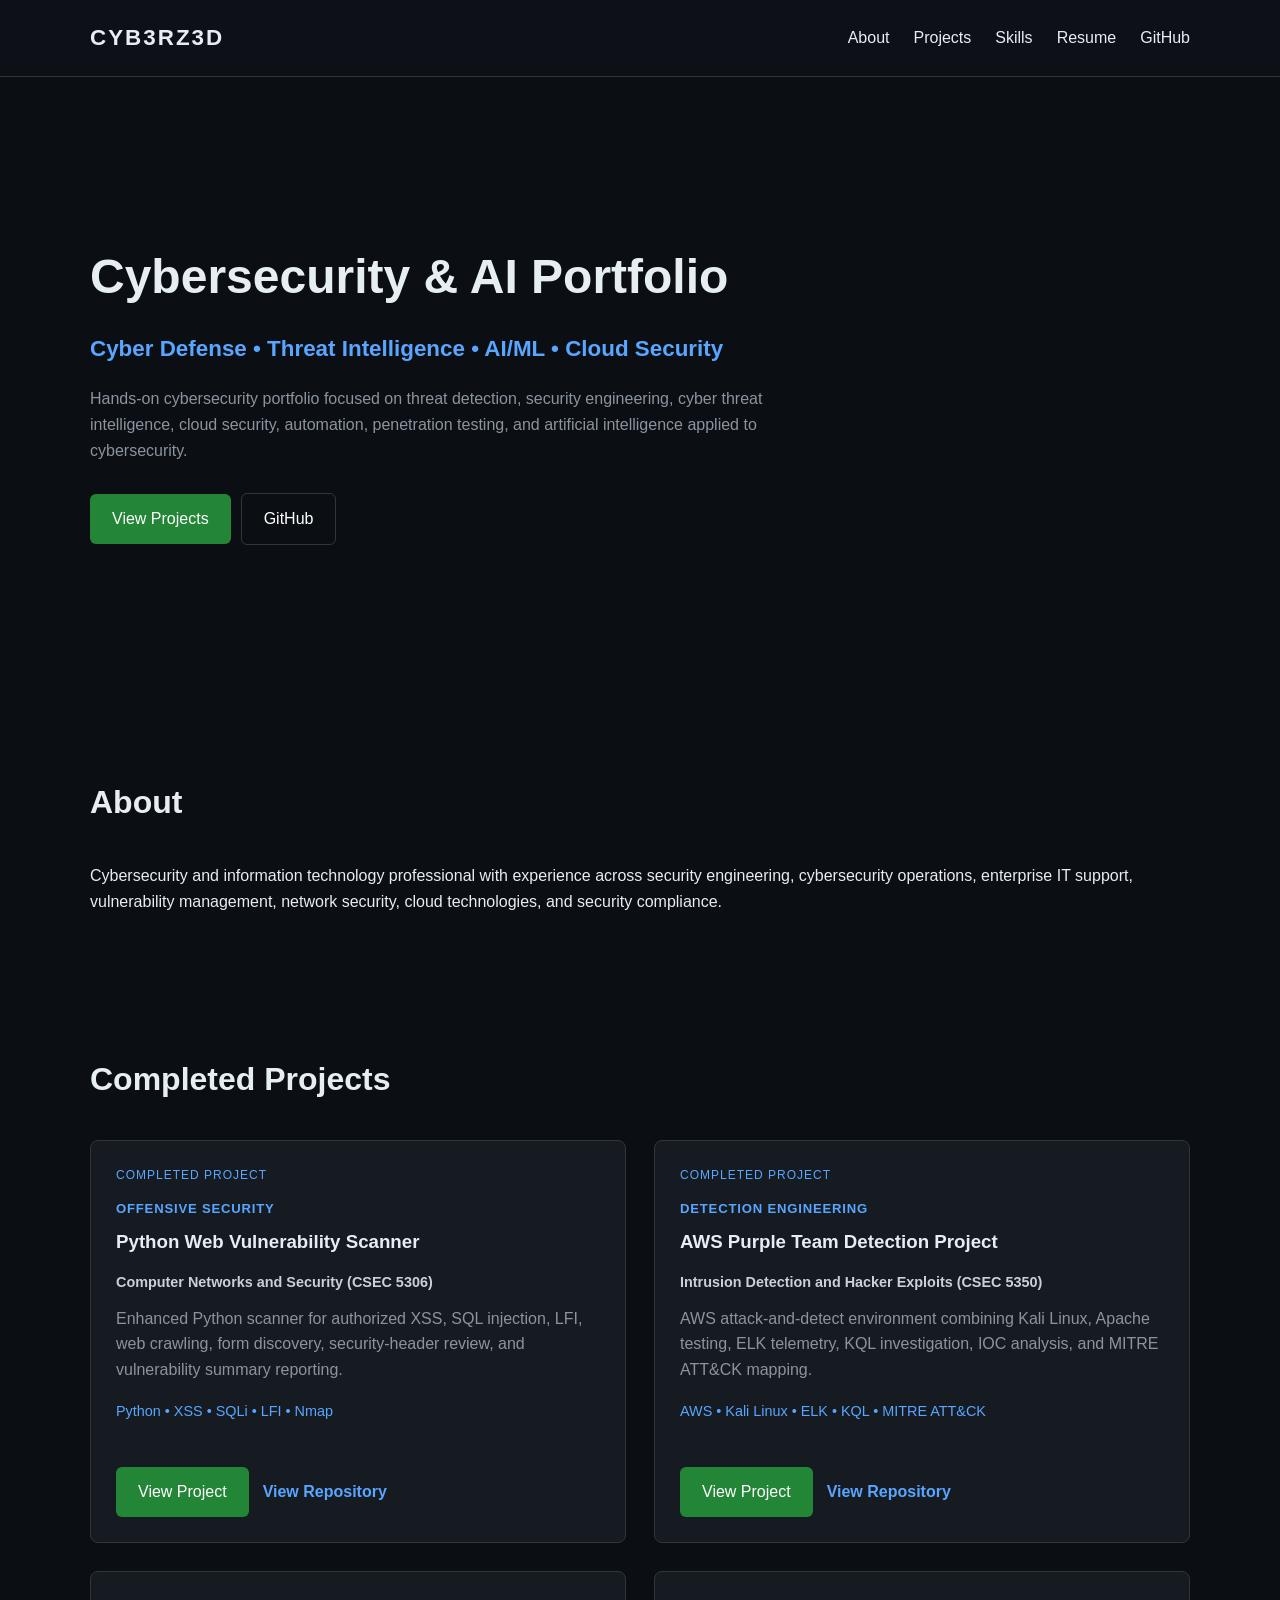
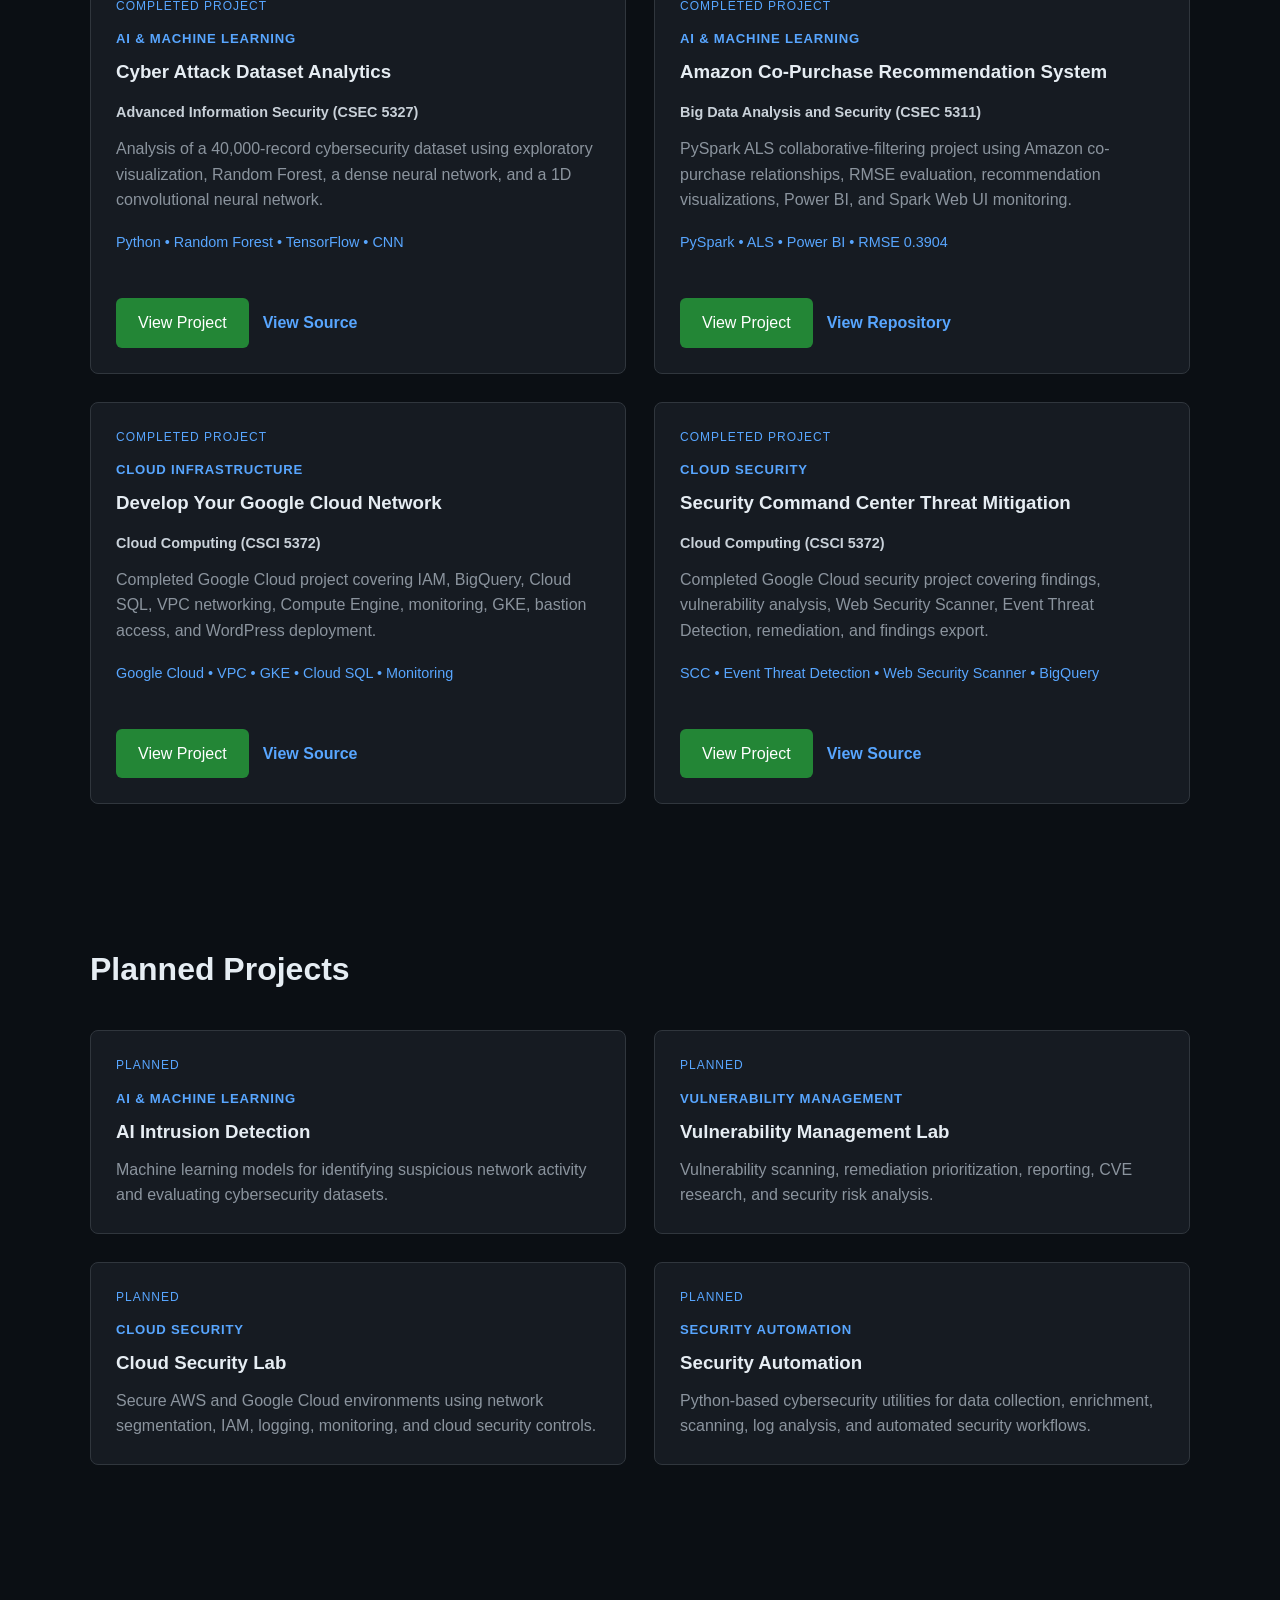
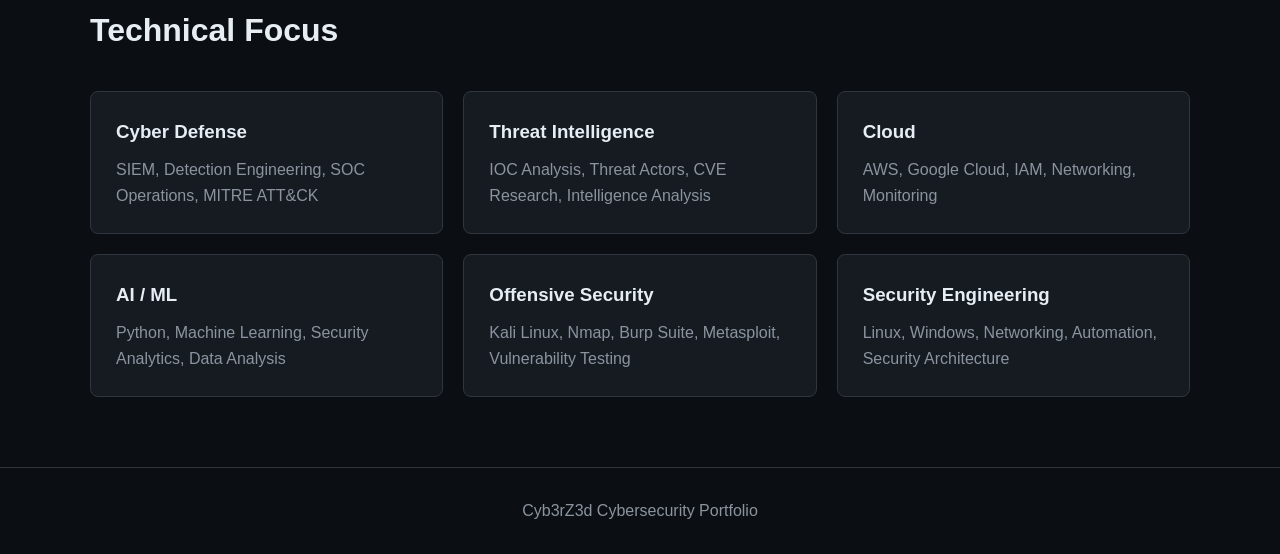
==== commit 32089f37: "Standardize class labels to Name (Course Number) format" ====
--- a/index.html
+++ b/index.html
@@ -25,12 +25,12 @@
 <section class="hero"><div class="container"><h1>Cybersecurity & AI Portfolio</h1><h2>Cyber Defense • Threat Intelligence • AI/ML • Cloud Security</h2><p>Hands-on cybersecurity portfolio focused on threat detection, security engineering, cyber threat intelligence, cloud security, automation, penetration testing, and artificial intelligence applied to cybersecurity.</p><a class="button" href="projects.html">View Projects</a><a class="button secondary" href="https://github.com/Cyb3rZ3d">GitHub</a></div></section>
 <section id="about"><div class="container"><h2 class="section-title">About</h2><p>Cybersecurity and information technology professional with experience across security engineering, cybersecurity operations, enterprise IT support, vulnerability management, network security, cloud technologies, and security compliance.</p></div></section>
 <section id="projects"><div class="container"><h2 class="section-title">Completed Projects</h2><div class="project-grid home-project-grid" aria-label="Completed projects">
-<article class="card"><span class="project-status">Completed Project</span><p class="project-topic">Offensive Security</p><h3>Python Web Vulnerability Scanner</h3><p class="project-course">Computer Networks and Security • CSEC 5306</p><p>Enhanced Python scanner for authorized XSS, SQL injection, LFI, web crawling, form discovery, security-header review, and vulnerability summary reporting.</p><p class="project-tech">Python • XSS • SQLi • LFI • Nmap</p><div class="project-actions"><a class="button" href="python-web-vulnerability-scanner.html">View Project</a><a class="text-link" href="https://github.com/Cyb3rZ3d/web-vulnerability-scanner">View Repository</a></div></article>
-<article class="card"><span class="project-status">Completed Project</span><p class="project-topic">Detection Engineering</p><h3>AWS Purple Team Detection Project</h3><p class="project-course">Intrusion Detection and Hacker Exploits • CSEC 5350</p><p>AWS attack-and-detect environment combining Kali Linux, Apache testing, ELK telemetry, KQL investigation, IOC analysis, and MITRE ATT&amp;CK mapping.</p><p class="project-tech">AWS • Kali Linux • ELK • KQL • MITRE ATT&amp;CK</p><div class="project-actions"><a class="button" href="aws-purple-team-detection.html">View Project</a><a class="text-link" href="https://github.com/Cyb3rZ3d/aws-purple-team-detection-project">View Repository</a></div></article>
-<article class="card"><span class="project-status">Completed Project</span><p class="project-topic">AI &amp; Machine Learning</p><h3>Cyber Attack Dataset Analytics</h3><p class="project-course">Advanced Information Security • CSEC 5327</p><p>Analysis of a 40,000-record cybersecurity dataset using exploratory visualization, Random Forest, a dense neural network, and a 1D convolutional neural network.</p><p class="project-tech">Python • Random Forest • TensorFlow • CNN</p><div class="project-actions"><a class="button" href="cyber-attack-dataset-analytics.html">View Project</a><a class="text-link" href="https://github.com/Cyb3rZ3d/MS-CSEC/tree/main/4_Fall_2024_4th_Semester/Adv%20InfoSec/Class%20Project">View Source</a></div></article>
-<article class="card"><span class="project-status">Completed Project</span><p class="project-topic">AI &amp; Machine Learning</p><h3>Amazon Co-Purchase Recommendation System</h3><p class="project-course">Big Data Analysis and Security • CSEC 5311</p><p>PySpark ALS collaborative-filtering project using Amazon co-purchase relationships, RMSE evaluation, recommendation visualizations, Power BI, and Spark Web UI monitoring.</p><p class="project-tech">PySpark • ALS • Power BI • RMSE 0.3904</p><div class="project-actions"><a class="button" href="amazon-co-purchase-recommendation.html">View Project</a><a class="text-link" href="https://github.com/Cyb3rZ3d/WSL_Ubuntu_20.04">View Repository</a></div></article>
-<article class="card"><span class="project-status">Completed Project</span><p class="project-topic">Cloud Infrastructure</p><h3>Develop Your Google Cloud Network</h3><p class="project-course">Cloud Computing • CSCI 5372</p><p>Completed Google Cloud project covering IAM, BigQuery, Cloud SQL, VPC networking, Compute Engine, monitoring, GKE, bastion access, and WordPress deployment.</p><p class="project-tech">Google Cloud • VPC • GKE • Cloud SQL • Monitoring</p><div class="project-actions"><a class="button" href="google-cloud-network.html">View Project</a><a class="text-link" href="https://github.com/Cyb3rZ3d/MS-CSEC/tree/main/6%20_%20Fall%20_%202025%20_%206th%20_%20Semester/CSEC%205327%20_%20Cloud%20Computing/Project%20Assignment%201">View Source</a></div></article>
-<article class="card"><span class="project-status">Completed Project</span><p class="project-topic">Cloud Security</p><h3>Security Command Center Threat Mitigation</h3><p class="project-course">Cloud Computing • CSCI 5372</p><p>Completed Google Cloud security project covering findings, vulnerability analysis, Web Security Scanner, Event Threat Detection, remediation, and findings export.</p><p class="project-tech">SCC • Event Threat Detection • Web Security Scanner • BigQuery</p><div class="project-actions"><a class="button" href="google-cloud-security-command-center.html">View Project</a><a class="text-link" href="https://github.com/Cyb3rZ3d/MS-CSEC/tree/main/6%20_%20Fall%20_%202025%20_%206th%20_%20Semester/CSEC%205327%20_%20Cloud%20Computing/Project%20Assignment%202">View Source</a></div></article>
+<article class="card"><span class="project-status">Completed Project</span><p class="project-topic">Offensive Security</p><h3>Python Web Vulnerability Scanner</h3><p class="project-course">Computer Networks and Security (CSEC 5306)</p><p>Enhanced Python scanner for authorized XSS, SQL injection, LFI, web crawling, form discovery, security-header review, and vulnerability summary reporting.</p><p class="project-tech">Python • XSS • SQLi • LFI • Nmap</p><div class="project-actions"><a class="button" href="python-web-vulnerability-scanner.html">View Project</a><a class="text-link" href="https://github.com/Cyb3rZ3d/web-vulnerability-scanner">View Repository</a></div></article>
+<article class="card"><span class="project-status">Completed Project</span><p class="project-topic">Detection Engineering</p><h3>AWS Purple Team Detection Project</h3><p class="project-course">Intrusion Detection and Hacker Exploits (CSEC 5350)</p><p>AWS attack-and-detect environment combining Kali Linux, Apache testing, ELK telemetry, KQL investigation, IOC analysis, and MITRE ATT&amp;CK mapping.</p><p class="project-tech">AWS • Kali Linux • ELK • KQL • MITRE ATT&amp;CK</p><div class="project-actions"><a class="button" href="aws-purple-team-detection.html">View Project</a><a class="text-link" href="https://github.com/Cyb3rZ3d/aws-purple-team-detection-project">View Repository</a></div></article>
+<article class="card"><span class="project-status">Completed Project</span><p class="project-topic">AI &amp; Machine Learning</p><h3>Cyber Attack Dataset Analytics</h3><p class="project-course">Advanced Information Security (CSEC 5327)</p><p>Analysis of a 40,000-record cybersecurity dataset using exploratory visualization, Random Forest, a dense neural network, and a 1D convolutional neural network.</p><p class="project-tech">Python • Random Forest • TensorFlow • CNN</p><div class="project-actions"><a class="button" href="cyber-attack-dataset-analytics.html">View Project</a><a class="text-link" href="https://github.com/Cyb3rZ3d/MS-CSEC/tree/main/4_Fall_2024_4th_Semester/Adv%20InfoSec/Class%20Project">View Source</a></div></article>
+<article class="card"><span class="project-status">Completed Project</span><p class="project-topic">AI &amp; Machine Learning</p><h3>Amazon Co-Purchase Recommendation System</h3><p class="project-course">Big Data Analysis and Security (CSEC 5311)</p><p>PySpark ALS collaborative-filtering project using Amazon co-purchase relationships, RMSE evaluation, recommendation visualizations, Power BI, and Spark Web UI monitoring.</p><p class="project-tech">PySpark • ALS • Power BI • RMSE 0.3904</p><div class="project-actions"><a class="button" href="amazon-co-purchase-recommendation.html">View Project</a><a class="text-link" href="https://github.com/Cyb3rZ3d/WSL_Ubuntu_20.04">View Repository</a></div></article>
+<article class="card"><span class="project-status">Completed Project</span><p class="project-topic">Cloud Infrastructure</p><h3>Develop Your Google Cloud Network</h3><p class="project-course">Cloud Computing (CSCI 5372)</p><p>Completed Google Cloud project covering IAM, BigQuery, Cloud SQL, VPC networking, Compute Engine, monitoring, GKE, bastion access, and WordPress deployment.</p><p class="project-tech">Google Cloud • VPC • GKE • Cloud SQL • Monitoring</p><div class="project-actions"><a class="button" href="google-cloud-network.html">View Project</a><a class="text-link" href="https://github.com/Cyb3rZ3d/MS-CSEC/tree/main/6%20_%20Fall%20_%202025%20_%206th%20_%20Semester/CSEC%205327%20_%20Cloud%20Computing/Project%20Assignment%201">View Source</a></div></article>
+<article class="card"><span class="project-status">Completed Project</span><p class="project-topic">Cloud Security</p><h3>Security Command Center Threat Mitigation</h3><p class="project-course">Cloud Computing (CSCI 5372)</p><p>Completed Google Cloud security project covering findings, vulnerability analysis, Web Security Scanner, Event Threat Detection, remediation, and findings export.</p><p class="project-tech">SCC • Event Threat Detection • Web Security Scanner • BigQuery</p><div class="project-actions"><a class="button" href="google-cloud-security-command-center.html">View Project</a><a class="text-link" href="https://github.com/Cyb3rZ3d/MS-CSEC/tree/main/6%20_%20Fall%20_%202025%20_%206th%20_%20Semester/CSEC%205327%20_%20Cloud%20Computing/Project%20Assignment%202">View Source</a></div></article>
 </div></div></section>
 <section id="planned-projects"><div class="container"><h2 class="section-title">Planned Projects</h2><div class="project-grid home-project-grid" aria-label="Planned projects">
 <article class="card"><span class="project-status">Planned</span><p class="project-topic">AI &amp; Machine Learning</p><h3>AI Intrusion Detection</h3><p>Machine learning models for identifying suspicious network activity and evaluating cybersecurity datasets.</p></article>
